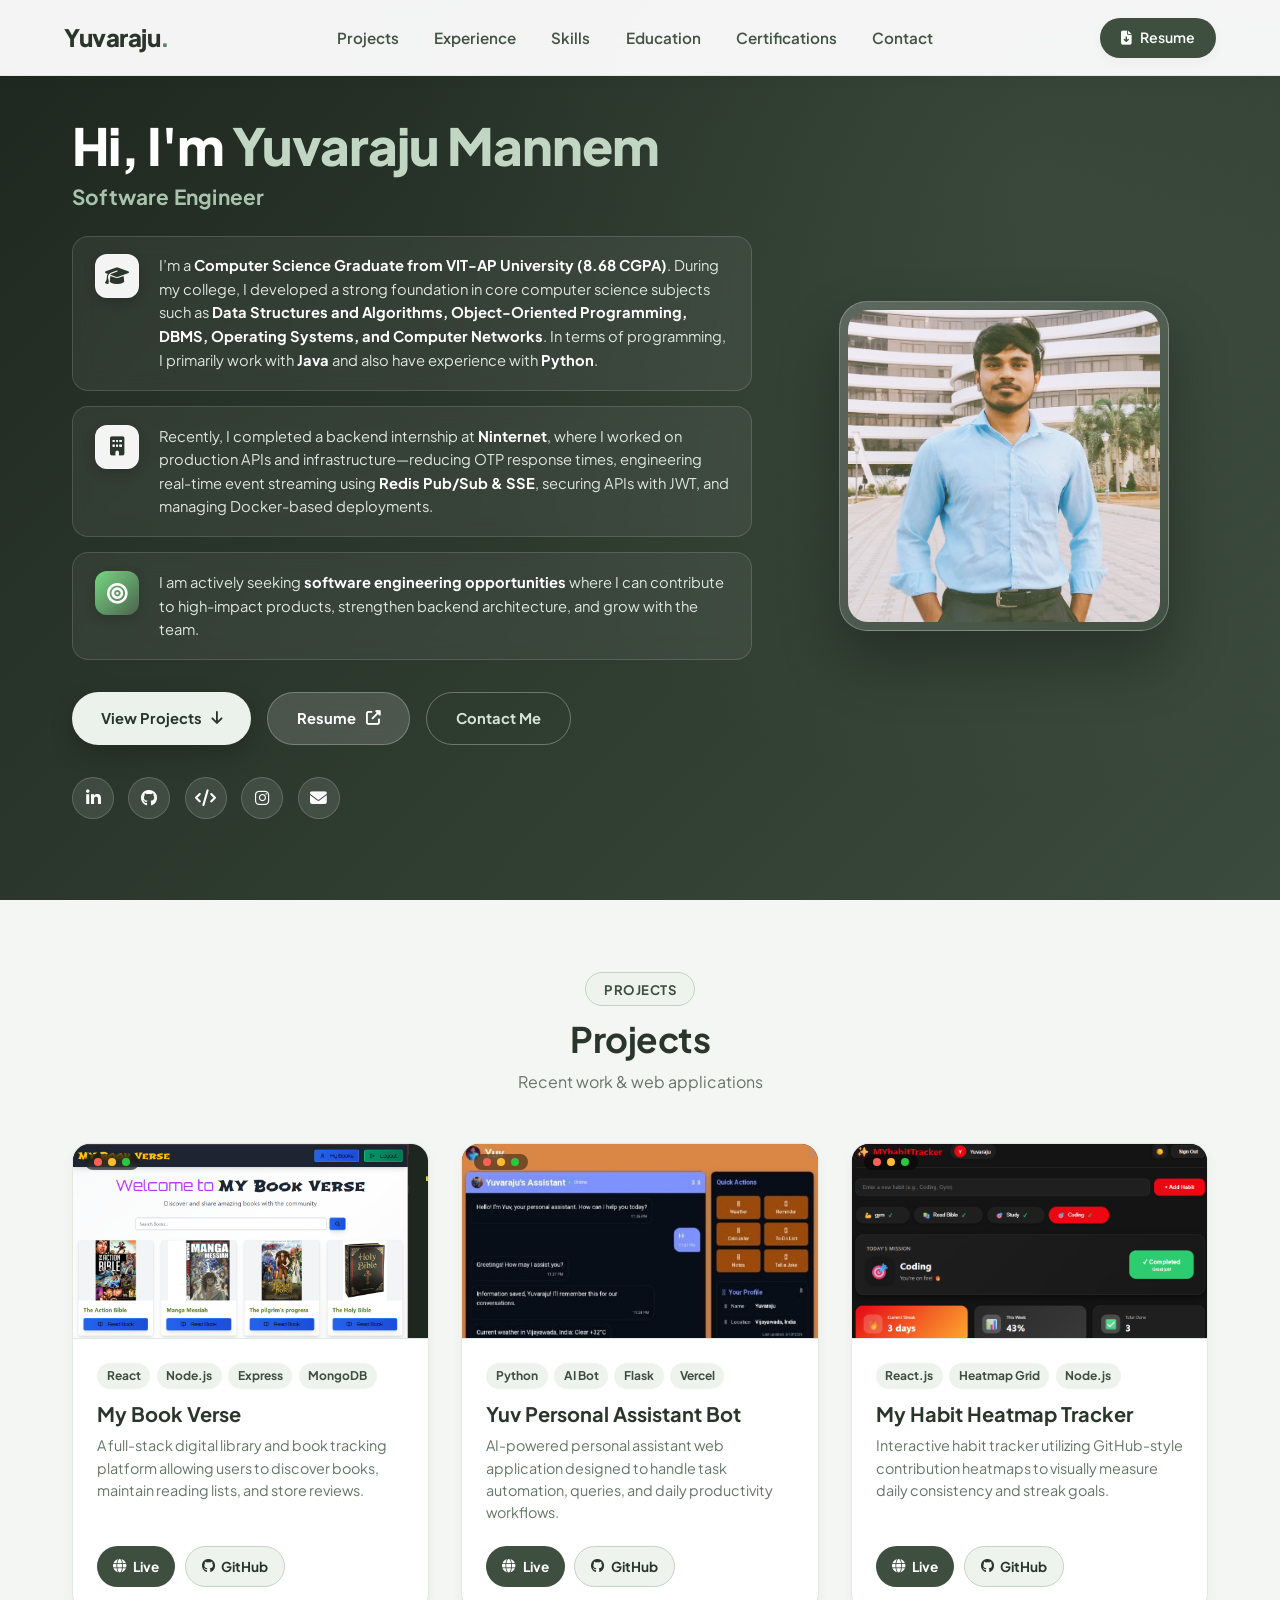
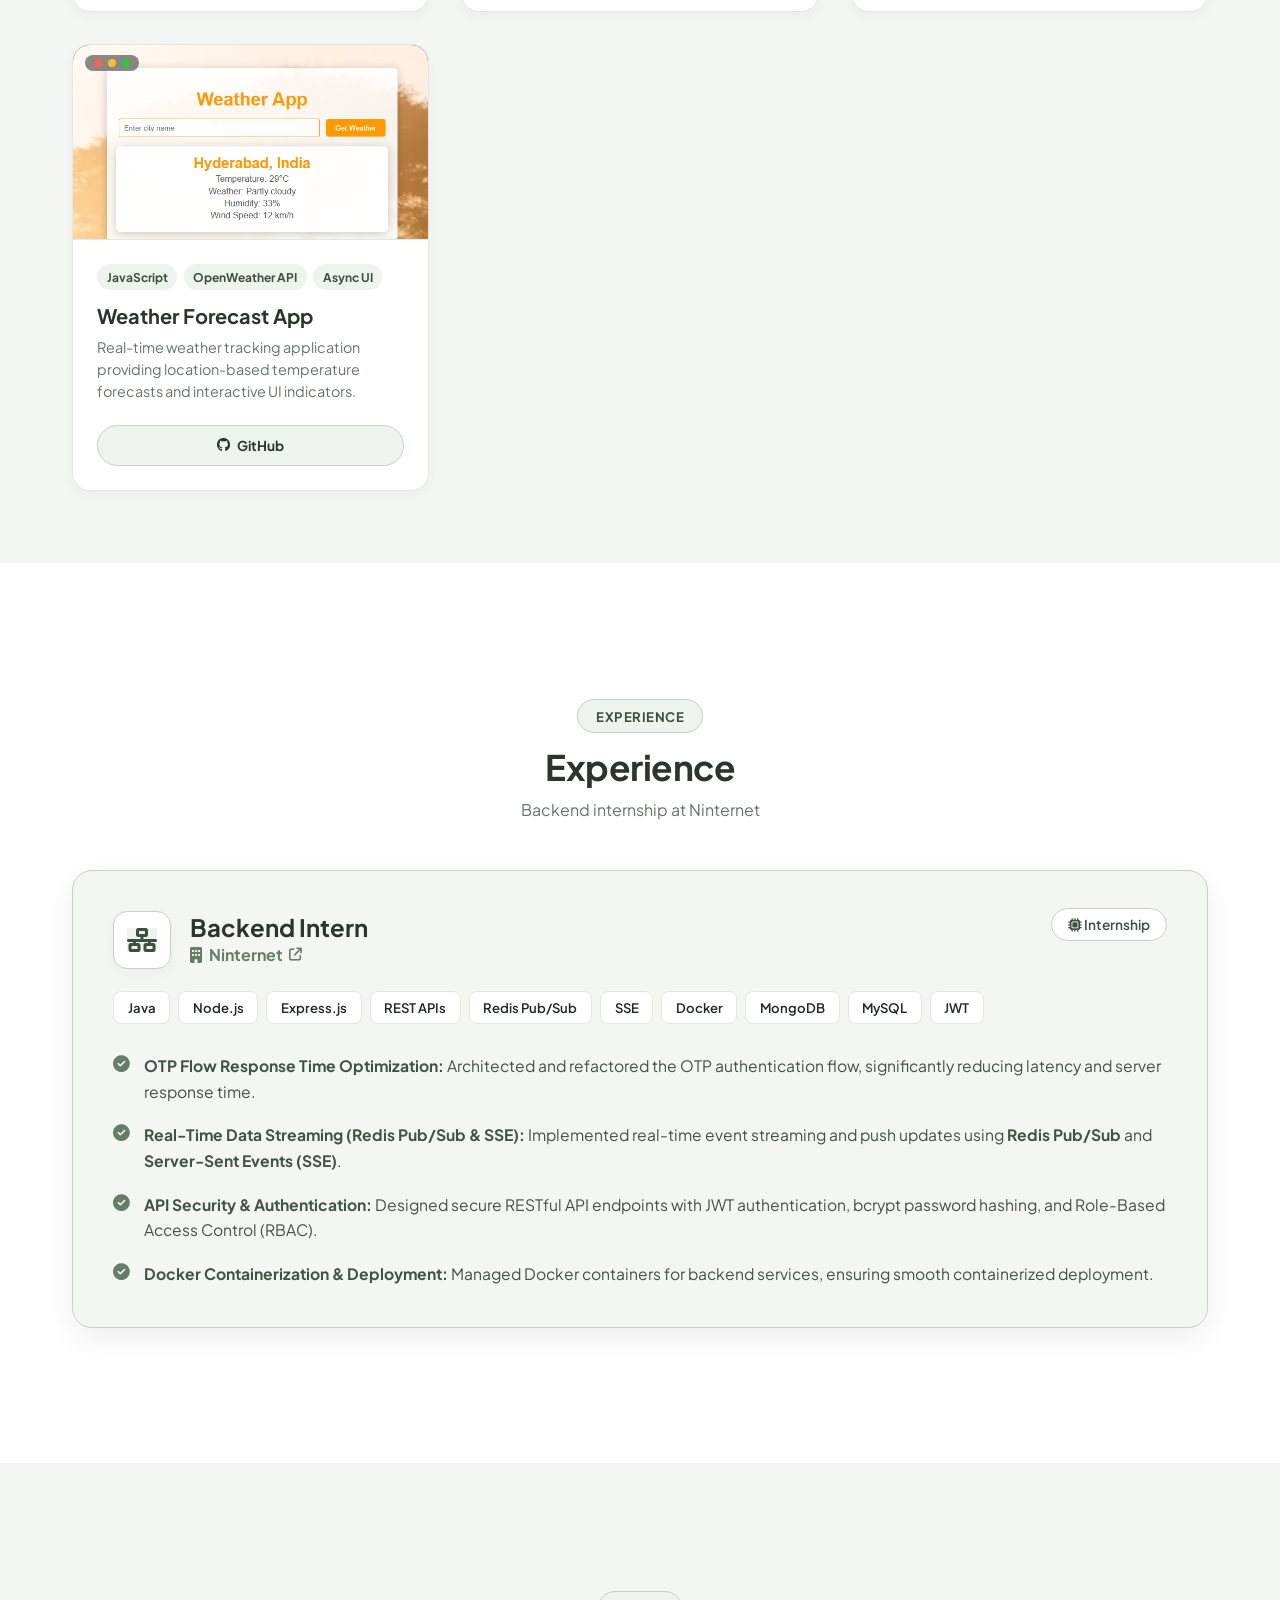
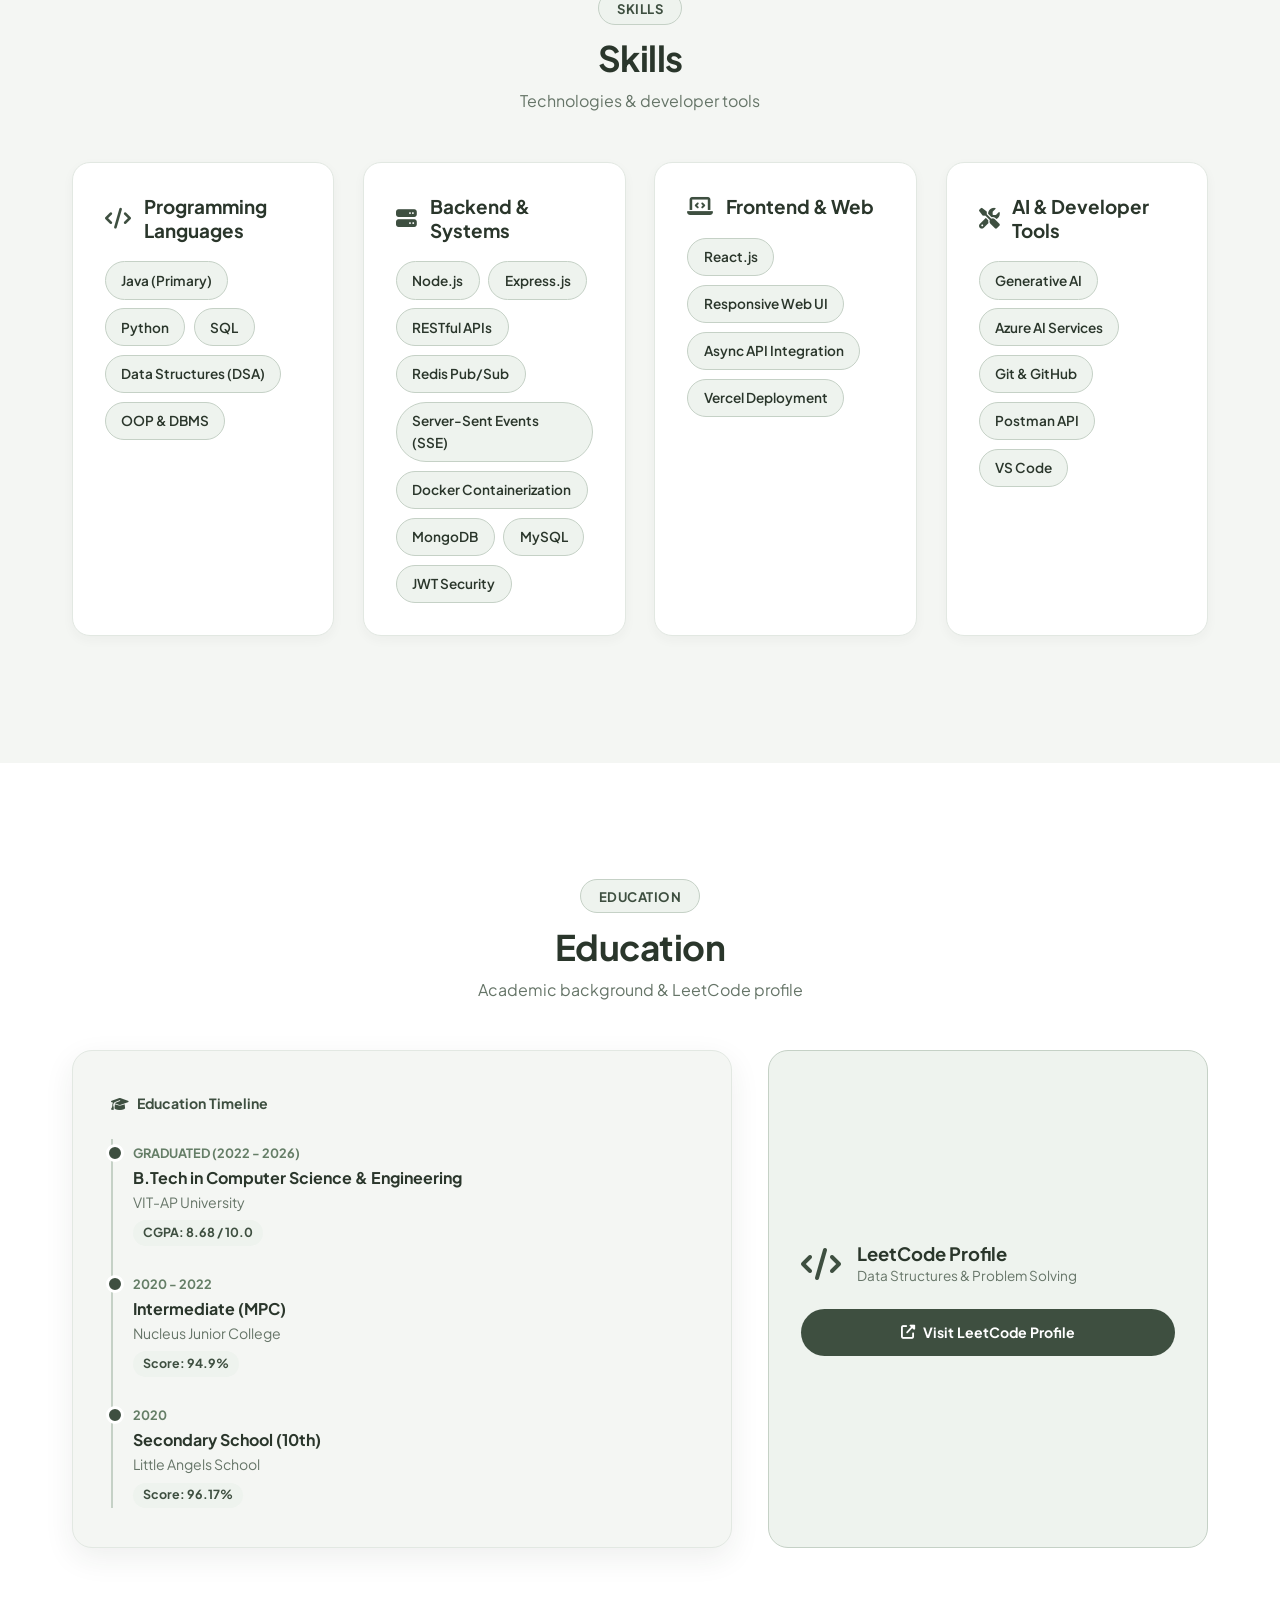
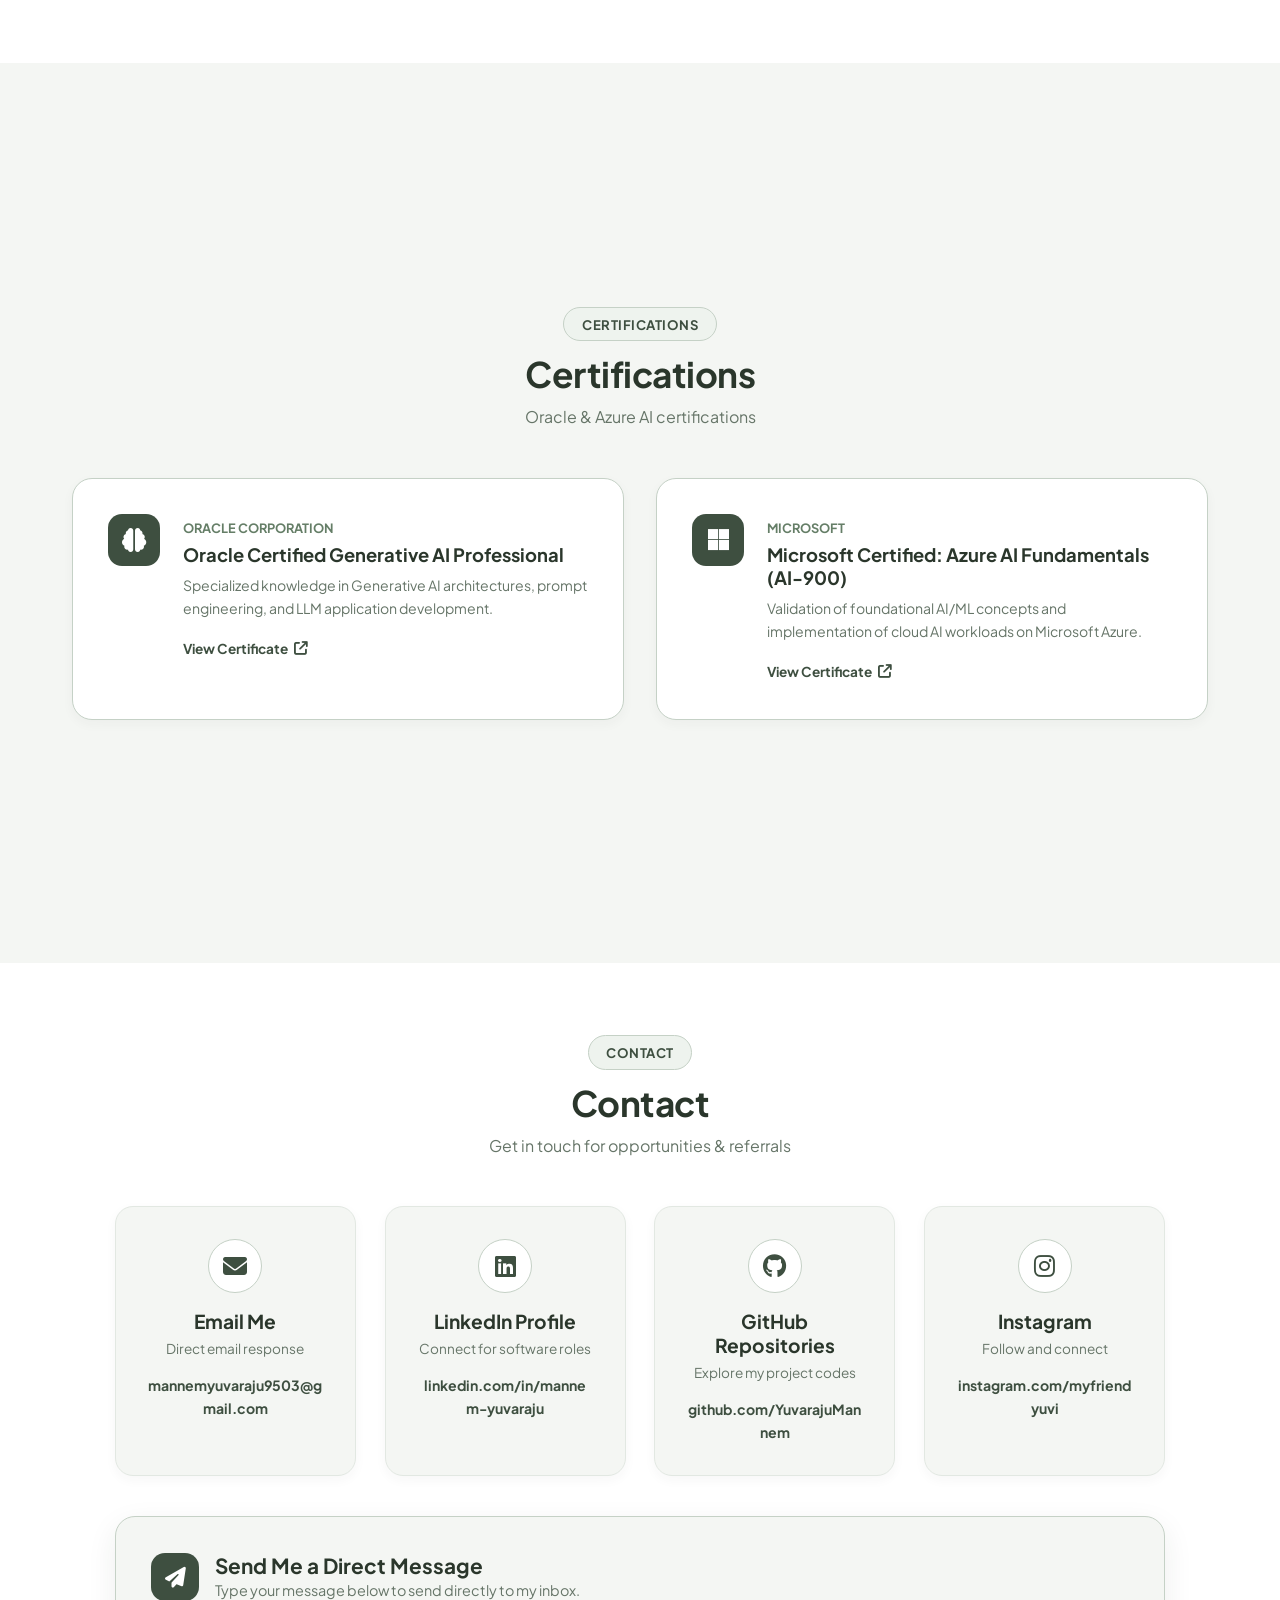
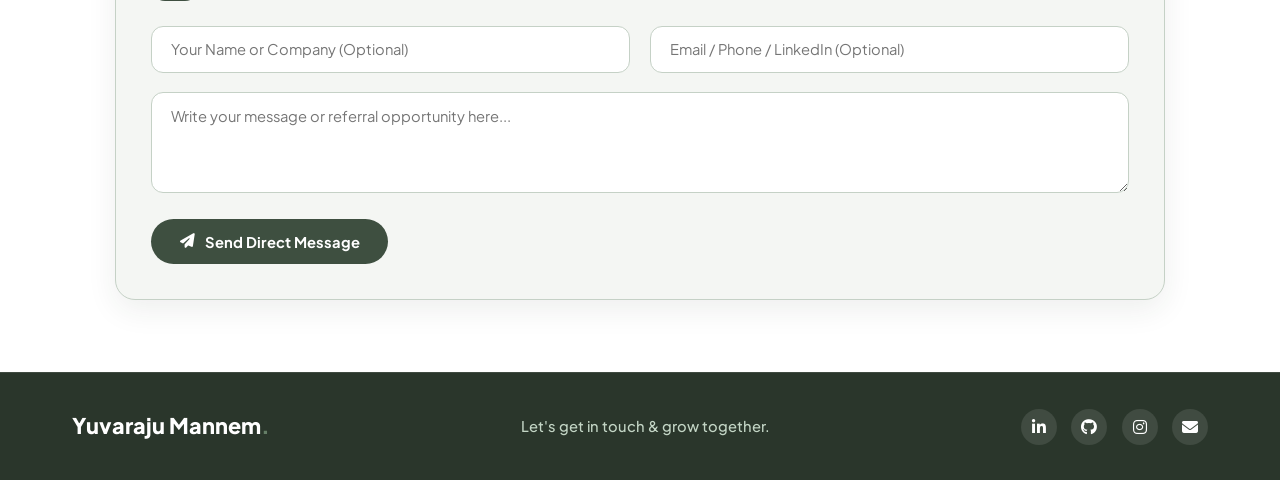
==== Yuvaraju_Portfolio-main/index.html @ 55c059fa "Refine hero story blocks, contact direct messaging, and website mockup interface" ====
<!DOCTYPE html>
<html lang="en">
  <head>
    <meta charset="UTF-8" />
    <meta http-equiv="X-UA-Compatible" content="IE=edge" />
    <meta name="viewport" content="width=device-width, initial-scale=1.0, viewport-fit=cover" />
    <meta name="description" content="Mannem Yuvaraju - Software Engineer Portfolio" />
    <meta name="author" content="Mannem Yuvaraju" />
    <title>Mannem Yuvaraju | Software Engineer</title>
    
    <!-- CSS & Fonts -->
    <link rel="stylesheet" href="style.css" />
    <link rel="stylesheet" href="mediaqueries.css" />
    <link rel="preconnect" href="https://fonts.googleapis.com">
    <link rel="preconnect" href="https://fonts.gstatic.com" crossorigin>
    <link href="https://fonts.googleapis.com/css2?family=Plus+Jakarta+Sans:wght@300;400;500;600;700;800&family=Playfair+Display:ital,wght@0,600;0,700;1,600&display=swap" rel="stylesheet">
    
    <!-- FontAwesome Icons -->
    <link rel="stylesheet" href="https://cdnjs.cloudflare.com/ajax/libs/font-awesome/6.4.0/css/all.min.css" />
  </head>
  <body>
    <!-- Desktop Navigation -->
    <nav id="desktop-nav">
      <div class="logo">
        <a href="#hero">Yuvaraju<span class="logo-dot">.</span></a>
      </div>
      <div>
        <ul class="nav-links">
          <li><a href="#projects">Projects</a></li>
          <li><a href="#experience">Experience</a></li>
          <li><a href="#skills">Skills</a></li>
          <li><a href="#about">Education</a></li>
          <li><a href="#certifications">Certifications</a></li>
          <li><a href="#contact">Contact</a></li>
        </ul>
      </div>
      <div class="nav-cta">
        <a href="https://drive.google.com/file/d/1sJTt0rZIt_IUapvSD_3iAAFHgixoV7Rw/view?usp=drive_link" target="_blank" class="btn-nav">
          <i class="fa-solid fa-file-arrow-down"></i> Resume
        </a>
      </div>
    </nav>
    
    <!-- Mobile Hamburger Navigation -->
    <nav id="hamburger-nav">
      <div class="logo">
        <a href="#hero">Yuvaraju<span class="logo-dot">.</span></a>
      </div>
      <div class="hamburger-menu">
        <div class="hamburger-icon" onclick="toggleMenu()" aria-label="Menu" role="button">
          <span></span>
          <span></span>
          <span></span>
        </div>
        <ul class="menu-links">
          <li><a href="#projects" onclick="toggleMenu()">Projects</a></li>
          <li><a href="#experience" onclick="toggleMenu()">Experience</a></li>
          <li><a href="#skills" onclick="toggleMenu()">Skills</a></li>
          <li><a href="#about" onclick="toggleMenu()">Education</a></li>
          <li><a href="#certifications" onclick="toggleMenu()">Certifications</a></li>
          <li><a href="#contact" onclick="toggleMenu()">Contact</a></li>
          <li>
            <a href="https://drive.google.com/file/d/1sJTt0rZIt_IUapvSD_3iAAFHgixoV7Rw/view?usp=drive_link" target="_blank" class="menu-btn">
              Download Resume
            </a>
          </li>
        </ul>
      </div>
    </nav>

    <!-- Section 1: Hero -->
    <section id="hero" class="screen-fit">
      <div class="hero-bg-overlay"></div>
      <div class="hero-content container">
        <div class="hero-text">
          <h1 class="hero-title">
            Hi, I'm <span class="highlight">Yuvaraju Mannem</span>
          </h1>
          <p class="hero-role-lead">
            Software Engineer
          </p>

          <!-- 3 Separate Executive Story Blocks -->
          <div class="hero-story-blocks">
            <!-- Block 1: Academic Foundation & VIT-AP Logo -->
            <div class="story-block">
              <div class="story-block-logo">
                <img src="https://upload.wikimedia.org/wikipedia/commons/f/f8/VIT_AP_University_logo.png" alt="VIT-AP Logo" onerror="this.style.display='none'; this.nextElementSibling.style.display='flex';" />
                <div class="story-logo-fallback" style="display:none;"><i class="fa-solid fa-graduation-cap"></i></div>
              </div>
              <div class="story-block-text">
                <p>
                  I’m a <strong>Computer Science Graduate from VIT-AP University (8.68 CGPA)</strong>. During my college, I developed a strong foundation in core computer science subjects such as <strong>Data Structures and Algorithms, Object-Oriented Programming, DBMS, Operating Systems, and Computer Networks</strong>. In terms of programming, I primarily work with <strong>Java</strong> and also have experience with <strong>Python</strong>.
                </p>
              </div>
            </div>

            <!-- Block 2: Industry Internship & Ninternet Logo -->
            <div class="story-block">
              <div class="story-block-logo">
                <img src="https://media.licdn.com/dms/image/v2/D4D0BAQFC4QhpvC-aQw/company-logo_100_100/company-logo_100_100/0/1716310671989?e=1789603200&v=beta&t=U2cY7Eft7Lg8gu83k-a_18ijDkzUbSzjfj8-KobG2rQ" alt="Ninternet Logo" onerror="this.style.display='none'; this.nextElementSibling.style.display='flex';" />
                <div class="story-logo-fallback" style="display:none;"><i class="fa-solid fa-building"></i></div>
              </div>
              <div class="story-block-text">
                <p>
                  Recently, I completed a backend internship at <strong>Ninternet</strong>, where I worked on production APIs and infrastructure—reducing OTP response times, engineering real-time event streaming using <strong>Redis Pub/Sub & SSE</strong>, securing APIs with JWT, and managing Docker-based deployments.
                </p>
              </div>
            </div>

            <!-- Block 3: Target Career Goal & Target Bullseye Logo -->
            <div class="story-block">
              <div class="story-block-logo target-block-logo">
                <i class="fa-solid fa-bullseye"></i>
              </div>
              <div class="story-block-text">
                <p>
                  I am actively seeking <strong>software engineering opportunities</strong> where I can contribute to high-impact products, strengthen backend architecture, and grow with the team.
                </p>
              </div>
            </div>
          </div>

          <div class="hero-buttons">
            <a href="#projects" class="btn-primary">
              View Projects <i class="fa-solid fa-arrow-down"></i>
            </a>
            <a href="https://drive.google.com/file/d/1sJTt0rZIt_IUapvSD_3iAAFHgixoV7Rw/view?usp=drive_link" target="_blank" class="btn-secondary">
              Resume <i class="fa-solid fa-up-right-from-square"></i>
            </a>
            <a href="#contact" class="btn-outline">
              Contact Me
            </a>
          </div>

          <!-- Social Links -->
          <div class="hero-socials">
            <a href="https://www.linkedin.com/in/mannem-yuvaraju/" target="_blank" class="social-link" title="LinkedIn">
              <i class="fa-brands fa-linkedin-in"></i>
            </a>
            <a href="https://github.com/YuvarajuMannem" target="_blank" class="social-link" title="GitHub">
              <i class="fa-brands fa-github"></i>
            </a>
            <a href="https://leetcode.com/u/ap_22bce20040/" target="_blank" class="social-link" title="LeetCode Profile">
              <i class="fa-solid fa-code"></i>
            </a>
            <a href="https://www.instagram.com/myfriendyuvi/" target="_blank" class="social-link" title="Instagram">
              <i class="fa-brands fa-instagram"></i>
            </a>
            <a href="mailto:mannemyuvaraju9503@gmail.com" class="social-link" title="Email Me">
              <i class="fa-solid fa-envelope"></i>
            </a>
          </div>
        </div>

        <div class="hero-image">
          <div class="image-frame">
            <img src="./assets/profile-pic.png" alt="Yuvaraju Mannem Profile" />
          </div>
        </div>
      </div>
    </section>

    <!-- Section 2: Projects -->
    <section id="projects" class="screen-fit">
      <div class="container">
        <div class="section-header">
          <span class="section-badge">Projects</span>
          <h2 class="section-title">Projects</h2>
          <p class="section-subtitle">Recent work & web applications</p>
        </div>

        <div class="projects-grid">
          <!-- Project 1 -->
          <div class="project-card">
            <div class="project-image">
              <div class="browser-dots">
                <span class="dot red"></span>
                <span class="dot yellow"></span>
                <span class="dot green"></span>
              </div>
              <img src="./assets/project-3.png" alt="My Book Verse Interface" />
            </div>
            <div class="project-info">
              <div class="project-tags">
                <span>React</span>
                <span>Node.js</span>
                <span>Express</span>
                <span>MongoDB</span>
              </div>
              <h3>My Book Verse</h3>
              <p>A full-stack digital library and book tracking platform allowing users to discover books, maintain reading lists, and store reviews.</p>
              
              <div class="project-action-buttons">
                <a href="https://my-book-verse.vercel.app/" target="_blank" class="btn-card-primary">
                  <i class="fa-solid fa-globe"></i> Live
                </a>
                <a href="https://github.com/YuvarajuMannem/my-book-verse" target="_blank" class="btn-card-secondary">
                  <i class="fa-brands fa-github"></i> GitHub
                </a>
              </div>
            </div>
          </div>

          <!-- Project 2 -->
          <div class="project-card">
            <div class="project-image">
              <div class="browser-dots">
                <span class="dot red"></span>
                <span class="dot yellow"></span>
                <span class="dot green"></span>
              </div>
              <img src="./assets/project-2.png" alt="Personal Assistant Chatbot Interface" />
            </div>
            <div class="project-info">
              <div class="project-tags">
                <span>Python</span>
                <span>AI Bot</span>
                <span>Flask</span>
                <span>Vercel</span>
              </div>
              <h3>Yuv Personal Assistant Bot</h3>
              <p>AI-powered personal assistant web application designed to handle task automation, queries, and daily productivity workflows.</p>
              
              <div class="project-action-buttons">
                <a href="https://yuv-personal-assistant-bot.vercel.app/" target="_blank" class="btn-card-primary">
                  <i class="fa-solid fa-globe"></i> Live
                </a>
                <a href="https://github.com/YuvarajuMannem/Yuv---Personal-Assistant-bot" target="_blank" class="btn-card-secondary">
                  <i class="fa-brands fa-github"></i> GitHub
                </a>
              </div>
            </div>
          </div>

          <!-- Project 3 -->
          <div class="project-card">
            <div class="project-image">
              <div class="browser-dots">
                <span class="dot red"></span>
                <span class="dot yellow"></span>
                <span class="dot green"></span>
              </div>
              <img src="./assets/project-4.png" alt="Habit Heatmap Tracker Interface" />
            </div>
            <div class="project-info">
              <div class="project-tags">
                <span>React.js</span>
                <span>Heatmap Grid</span>
                <span>Node.js</span>
              </div>
              <h3>My Habit Heatmap Tracker</h3>
              <p>Interactive habit tracker utilizing GitHub-style contribution heatmaps to visually measure daily consistency and streak goals.</p>
              
              <div class="project-action-buttons">
                <a href="https://my-habit-heatmap-tracker.vercel.app/" target="_blank" class="btn-card-primary">
                  <i class="fa-solid fa-globe"></i> Live
                </a>
                <a href="https://github.com/YuvarajuMannem/MY-Habit-Heatmap-Tracker.git" target="_blank" class="btn-card-secondary">
                  <i class="fa-brands fa-github"></i> GitHub
                </a>
              </div>
            </div>
          </div>

          <!-- Project 4 -->
          <div class="project-card">
            <div class="project-image">
              <div class="browser-dots">
                <span class="dot red"></span>
                <span class="dot yellow"></span>
                <span class="dot green"></span>
              </div>
              <img src="./assets/project-1.png" alt="Weather Forecast Application Interface" />
            </div>
            <div class="project-info">
              <div class="project-tags">
                <span>JavaScript</span>
                <span>OpenWeather API</span>
                <span>Async UI</span>
              </div>
              <h3>Weather Forecast App</h3>
              <p>Real-time weather tracking application providing location-based temperature forecasts and interactive UI indicators.</p>
              
              <div class="project-action-buttons">
                <a href="https://github.com/YuvarajuMannem" target="_blank" class="btn-card-secondary btn-full">
                  <i class="fa-brands fa-github"></i> GitHub
                </a>
              </div>
            </div>
          </div>
        </div>
      </div>
    </section>

    <!-- Section 3: Industry Experience -->
    <section id="experience" class="screen-fit">
      <div class="container">
        <div class="section-header">
          <span class="section-badge">Experience</span>
          <h2 class="section-title">Experience</h2>
          <p class="section-subtitle">Backend internship at Ninternet</p>
        </div>

        <div class="experience-card">
          <div class="exp-header">
            <div class="exp-role-title">
              <div class="exp-company-logo">
                <a href="https://in.linkedin.com/company/ninternet-net" target="_blank" title="Ninternet.net LinkedIn">
                  <img src="https://media.licdn.com/dms/image/v2/D4D0BAQFC4QhpvC-aQw/company-logo_100_100/company-logo_100_100/0/1716310671989?e=1789603200&v=beta&t=U2cY7Eft7Lg8gu83k-a_18ijDkzUbSzjfj8-KobG2rQ" alt="Ninternet.net Logo" onerror="this.style.display='none'; this.nextElementSibling.style.display='flex';" />
                  <div class="company-logo-fallback" style="display:none;"><i class="fa-solid fa-network-wired"></i></div>
                </a>
              </div>
              <div>
                <h3>Backend Intern</h3>
                <a href="https://in.linkedin.com/company/ninternet-net" target="_blank" class="exp-company-link">
                  <i class="fa-solid fa-building"></i> Ninternet <i class="fa-solid fa-arrow-up-right-from-square exp-link-icon"></i>
                </a>
              </div>
            </div>
            <div class="exp-date">
              <span class="badge-olive"><i class="fa-solid fa-microchip"></i> Internship</span>
            </div>
          </div>

          <div class="exp-tech-stack">
            <span>Java</span>
            <span>Node.js</span>
            <span>Express.js</span>
            <span>REST APIs</span>
            <span>Redis Pub/Sub</span>
            <span>SSE</span>
            <span>Docker</span>
            <span>MongoDB</span>
            <span>MySQL</span>
            <span>JWT</span>
          </div>

          <ul class="exp-bullets">
            <li>
              <i class="fa-solid fa-circle-check"></i>
              <div>
                <strong>OTP Flow Response Time Optimization:</strong> Architected and refactored the OTP authentication flow, significantly reducing latency and server response time.
              </div>
            </li>
            <li>
              <i class="fa-solid fa-circle-check"></i>
              <div>
                <strong>Real-Time Data Streaming (Redis Pub/Sub & SSE):</strong> Implemented real-time event streaming and push updates using <strong>Redis Pub/Sub</strong> and <strong>Server-Sent Events (SSE)</strong>.
              </div>
            </li>
            <li>
              <i class="fa-solid fa-circle-check"></i>
              <div>
                <strong>API Security & Authentication:</strong> Designed secure RESTful API endpoints with JWT authentication, bcrypt password hashing, and Role-Based Access Control (RBAC).
              </div>
            </li>
            <li>
              <i class="fa-solid fa-circle-check"></i>
              <div>
                <strong>Docker Containerization & Deployment:</strong> Managed Docker containers for backend services, ensuring smooth containerized deployment.
              </div>
            </li>
          </ul>
        </div>
      </div>
    </section>

    <!-- Section 4: Technical Skills -->
    <section id="skills" class="screen-fit">
      <div class="container">
        <div class="section-header">
          <span class="section-badge">Skills</span>
          <h2 class="section-title">Skills</h2>
          <p class="section-subtitle">Technologies & developer tools</p>
        </div>

        <div class="skills-grid">
          <div class="skill-category">
            <div class="skill-cat-header">
              <i class="fa-solid fa-code"></i>
              <h3>Programming Languages</h3>
            </div>
            <div class="skills-list">
              <div class="skill-pill">Java (Primary)</div>
              <div class="skill-pill">Python</div>
              <div class="skill-pill">SQL</div>
              <div class="skill-pill">Data Structures (DSA)</div>
              <div class="skill-pill">OOP & DBMS</div>
            </div>
          </div>

          <div class="skill-category">
            <div class="skill-cat-header">
              <i class="fa-solid fa-server"></i>
              <h3>Backend & Systems</h3>
            </div>
            <div class="skills-list">
              <div class="skill-pill">Node.js</div>
              <div class="skill-pill">Express.js</div>
              <div class="skill-pill">RESTful APIs</div>
              <div class="skill-pill">Redis Pub/Sub</div>
              <div class="skill-pill">Server-Sent Events (SSE)</div>
              <div class="skill-pill">Docker Containerization</div>
              <div class="skill-pill">MongoDB</div>
              <div class="skill-pill">MySQL</div>
              <div class="skill-pill">JWT Security</div>
            </div>
          </div>

          <div class="skill-category">
            <div class="skill-cat-header">
              <i class="fa-solid fa-laptop-code"></i>
              <h3>Frontend & Web</h3>
            </div>
            <div class="skills-list">
              <div class="skill-pill">React.js</div>
              <div class="skill-pill">Responsive Web UI</div>
              <div class="skill-pill">Async API Integration</div>
              <div class="skill-pill">Vercel Deployment</div>
            </div>
          </div>

          <div class="skill-category">
            <div class="skill-cat-header">
              <i class="fa-solid fa-screwdriver-wrench"></i>
              <h3>AI & Developer Tools</h3>
            </div>
            <div class="skills-list">
              <div class="skill-pill">Generative AI</div>
              <div class="skill-pill">Azure AI Services</div>
              <div class="skill-pill">Git & GitHub</div>
              <div class="skill-pill">Postman API</div>
              <div class="skill-pill">VS Code</div>
            </div>
          </div>
        </div>
      </div>
    </section>

    <!-- Section 5: Academic Excellence -->
    <section id="about" class="screen-fit">
      <div class="container">
        <div class="section-header">
          <span class="section-badge">Education</span>
          <h2 class="section-title">Education</h2>
          <p class="section-subtitle">Academic background & LeetCode profile</p>
        </div>
        
        <div class="about-education-grid">
          <div class="education-card-full">
            <div class="card-badge"><i class="fa-solid fa-graduation-cap"></i> Education Timeline</div>
            <div class="timeline">
              <div class="timeline-item">
                <span class="timeline-year">Graduated (2022 - 2026)</span>
                <h4>B.Tech in Computer Science & Engineering</h4>
                <p class="institution">VIT-AP University</p>
                <span class="score-tag">CGPA: 8.68 / 10.0</span>
              </div>
              <div class="timeline-item">
                <span class="timeline-year">2020 - 2022</span>
                <h4>Intermediate (MPC)</h4>
                <p class="institution">Nucleus Junior College</p>
                <span class="score-tag">Score: 94.9%</span>
              </div>
              <div class="timeline-item">
                <span class="timeline-year">2020</span>
                <h4>Secondary School (10th)</h4>
                <p class="institution">Little Angels School</p>
                <span class="score-tag">Score: 96.17%</span>
              </div>
            </div>
          </div>

          <!-- Single LeetCode Profile Box -->
          <div class="leetcode-single-box">
            <div class="leetcode-header">
              <i class="fa-solid fa-code"></i>
              <div>
                <h4>LeetCode Profile</h4>
                <p>Data Structures & Problem Solving</p>
              </div>
            </div>
            <a href="https://leetcode.com/u/ap_22bce20040/" target="_blank" class="btn-leetcode">
              <i class="fa-solid fa-up-right-from-square"></i> Visit LeetCode Profile
            </a>
          </div>
        </div>
      </div>
    </section>

    <!-- Section 6: Certifications -->
    <section id="certifications" class="screen-fit">
      <div class="container">
        <div class="section-header">
          <span class="section-badge">Certifications</span>
          <h2 class="section-title">Certifications</h2>
          <p class="section-subtitle">Oracle & Azure AI certifications</p>
        </div>

        <div class="cert-grid">
          <div class="cert-card">
            <div class="cert-icon"><i class="fa-solid fa-brain"></i></div>
            <div class="cert-info">
              <span class="cert-org">Oracle Corporation</span>
              <h3>Oracle Certified Generative AI Professional</h3>
              <p>Specialized knowledge in Generative AI architectures, prompt engineering, and LLM application development.</p>
              <a href="https://drive.google.com/file/d/1MQHQiI6ArJYCcKiIZHTXO7Kn_yS9S6vL/view?usp=sharing" target="_blank" class="cert-link">
                View Certificate <i class="fa-solid fa-arrow-up-right-from-square"></i>
              </a>
            </div>
          </div>

          <div class="cert-card">
            <div class="cert-icon"><i class="fa-brands fa-microsoft"></i></div>
            <div class="cert-info">
              <span class="cert-org">Microsoft</span>
              <h3>Microsoft Certified: Azure AI Fundamentals (AI-900)</h3>
              <p>Validation of foundational AI/ML concepts and implementation of cloud AI workloads on Microsoft Azure.</p>
              <a href="https://drive.google.com/file/d/1xKqzHq04mQT5KNU4pSi39wFXyphfUOz2/view?usp=drive_link" target="_blank" class="cert-link">
                View Certificate <i class="fa-solid fa-arrow-up-right-from-square"></i>
              </a>
            </div>
          </div>
        </div>
      </div>
    </section>

    <!-- Section 7: Contact & Socials -->
    <section id="contact" class="screen-fit">
      <div class="container">
        <div class="section-header">
          <span class="section-badge">Contact</span>
          <h2 class="section-title">Contact</h2>
          <p class="section-subtitle">Get in touch for opportunities & referrals</p>
        </div>

        <div class="contact-box">
          <div class="contact-info-grid">
            <a href="mailto:mannemyuvaraju9503@gmail.com" class="contact-card">
              <div class="contact-icon"><i class="fa-solid fa-envelope"></i></div>
              <h3>Email Me</h3>
              <p>Direct email response</p>
              <span class="contact-link">mannemyuvaraju9503@gmail.com</span>
            </a>

            <a href="https://www.linkedin.com/in/mannem-yuvaraju/" target="_blank" class="contact-card">
              <div class="contact-icon"><i class="fa-brands fa-linkedin"></i></div>
              <h3>LinkedIn Profile</h3>
              <p>Connect for software roles</p>
              <span class="contact-link">linkedin.com/in/mannem-yuvaraju</span>
            </a>

            <a href="https://github.com/YuvarajuMannem" target="_blank" class="contact-card">
              <div class="contact-icon"><i class="fa-brands fa-github"></i></div>
              <h3>GitHub Repositories</h3>
              <p>Explore my project codes</p>
              <span class="contact-link">github.com/YuvarajuMannem</span>
            </a>

            <a href="https://www.instagram.com/myfriendyuvi/" target="_blank" class="contact-card">
              <div class="contact-icon"><i class="fa-brands fa-instagram"></i></div>
              <h3>Instagram</h3>
              <p>Follow and connect</p>
              <span class="contact-link">instagram.com/myfriendyuvi</span>
            </a>
          </div>

          <!-- Direct Quick Message Form Container -->
          <div class="direct-message-card">
            <div class="direct-message-header">
              <div class="direct-msg-icon"><i class="fa-solid fa-paper-plane"></i></div>
              <div>
                <h3>Send Me a Direct Message</h3>
                <p>Type your message below to send directly to my inbox.</p>
              </div>
            </div>

            <form id="direct-msg-form" onsubmit="handleDirectMessageSubmit(event)">
              <div class="form-row">
                <input type="text" id="msg-name" placeholder="Your Name or Company (Optional)" />
                <input type="text" id="msg-contact" placeholder="Email / Phone / LinkedIn (Optional)" />
              </div>
              <div class="form-group">
                <textarea id="msg-text" rows="4" placeholder="Write your message or referral opportunity here..." required></textarea>
              </div>
              <button type="submit" class="btn-send-msg">
                <i class="fa-solid fa-paper-plane"></i> Send Direct Message
              </button>
              <div id="form-status-msg" class="form-status-badge" style="display: none;"></div>
            </form>
          </div>
        </div>
      </div>
    </section>

    <!-- Footer -->
    <footer>
      <div class="container footer-content">
        <div class="footer-logo">Yuvaraju Mannem<span class="logo-dot">.</span></div>
        <p class="footer-tagline">Let's get in touch & grow together.</p>
        <div class="footer-socials">
          <a href="https://www.linkedin.com/in/mannem-yuvaraju/" target="_blank"><i class="fa-brands fa-linkedin-in"></i></a>
          <a href="https://github.com/YuvarajuMannem" target="_blank"><i class="fa-brands fa-github"></i></a>
          <a href="https://www.instagram.com/myfriendyuvi/" target="_blank"><i class="fa-brands fa-instagram"></i></a>
          <a href="mailto:mannemyuvaraju9503@gmail.com"><i class="fa-solid fa-envelope"></i></a>
        </div>
      </div>
    </footer>

    <script src="script.js"></script>
  </body>
</html>
---- Yuvaraju_Portfolio-main/style.css ----
/* Reset and Core Variables */
:root {
  /* Color Palette: Executive White & Olive Green */
  --bg-primary: #FFFFFF;
  --bg-secondary: #F4F6F3;
  --bg-tertiary: #EAEFEA;
  
  --olive-dark: #2A362B;
  --olive-primary: #3E4F40;
  --olive-medium: #4D624F;
  --olive-accent: #657E67;
  --olive-light: #8E9F8F;
  --olive-sage: #BAC7BB;
  --olive-tint: #EEF3EE;
  
  --text-dark: #1F2920;
  --text-medium: #425244;
  --text-muted: #667568;
  --text-light: #FAFFFA;
  
  --border-light: #E2E8E2;
  --border-olive: #C5D1C6;
  
  --shadow-sm: 0 4px 12px rgba(42, 54, 43, 0.04);
  --shadow-md: 0 10px 30px rgba(42, 54, 43, 0.08);
  --shadow-lg: 0 20px 45px rgba(42, 54, 43, 0.12);
  --shadow-hover: 0 25px 50px rgba(42, 54, 43, 0.16);
  
  --font-sans: 'Plus Jakarta Sans', -apple-system, BlinkMacSystemFont, 'Segoe UI', Roboto, sans-serif;
  --font-serif: 'Playfair Display', Georgia, serif;
}

* {
  margin: 0;
  padding: 0;
  box-sizing: border-box;
}

html {
  scroll-behavior: smooth;
  font-size: 16px;
}

body {
  font-family: var(--font-sans);
  background-color: var(--bg-primary);
  color: var(--text-dark);
  line-height: 1.6;
  overflow-x: hidden;
  -webkit-font-smoothing: antialiased;
}

/* Typography & Links */
h1, h2, h3, h4, h5, h6 {
  color: var(--text-dark);
  font-weight: 700;
  line-height: 1.25;
}

a {
  text-decoration: none;
  color: inherit;
  transition: all 0.3s ease;
}

.container {
  max-width: 1200px;
  margin: 0 auto;
  padding: 0 2rem;
  width: 100%;
}

.logo-dot {
  color: var(--olive-accent);
}

/* Navigation Bar */
#desktop-nav {
  display: flex;
  justify-content: space-between;
  align-items: center;
  padding: 1.1rem 5%;
  background: rgba(255, 255, 255, 0.95);
  backdrop-filter: blur(14px);
  border-bottom: 1px solid var(--border-light);
  position: fixed;
  width: 100%;
  top: 0;
  z-index: 1000;
  box-shadow: var(--shadow-sm);
}

.logo a {
  font-size: 1.5rem;
  font-weight: 800;
  color: var(--olive-dark);
  letter-spacing: -0.5px;
}

.nav-links {
  display: flex;
  gap: 2.2rem;
  list-style: none;
}

.nav-links a {
  font-weight: 600;
  font-size: 0.95rem;
  color: var(--text-medium);
  position: relative;
  padding: 0.25rem 0;
}

.nav-links a::after {
  content: '';
  position: absolute;
  bottom: 0;
  left: 0;
  width: 0;
  height: 2px;
  background: var(--olive-primary);
  transition: width 0.3s ease;
}

.nav-links a:hover {
  color: var(--olive-primary);
}

.nav-links a:hover::after {
  width: 100%;
}

.btn-nav {
  display: inline-flex;
  align-items: center;
  gap: 0.5rem;
  padding: 0.55rem 1.3rem;
  background: var(--olive-primary);
  color: var(--text-light);
  font-weight: 600;
  font-size: 0.88rem;
  border-radius: 50px;
  box-shadow: var(--shadow-sm);
}

.btn-nav:hover {
  background: var(--olive-dark);
  transform: translateY(-2px);
  box-shadow: var(--shadow-md);
}

/* Mobile Navigation */
#hamburger-nav {
  display: none;
  position: fixed;
  width: 100%;
  top: 0;
  z-index: 1000;
  background: rgba(255, 255, 255, 0.96);
  backdrop-filter: blur(10px);
  padding: 1rem 5%;
  justify-content: space-between;
  align-items: center;
  border-bottom: 1px solid var(--border-light);
}

.hamburger-icon {
  display: flex;
  flex-direction: column;
  gap: 6px;
  cursor: pointer;
}

.hamburger-icon span {
  width: 26px;
  height: 2.5px;
  background: var(--olive-dark);
  border-radius: 2px;
  transition: all 0.3s ease;
}

.menu-links {
  position: absolute;
  top: 100%;
  right: 5%;
  background: var(--bg-primary);
  width: 250px;
  padding: 1.5rem;
  border-radius: 1rem;
  box-shadow: var(--shadow-lg);
  border: 1px solid var(--border-light);
  display: none;
  flex-direction: column;
  gap: 1rem;
  list-style: none;
}

.menu-links.open {
  display: flex;
}

.menu-links a {
  font-weight: 600;
  color: var(--text-dark);
}

.menu-btn {
  display: block;
  text-align: center;
  background: var(--olive-primary);
  color: var(--text-light) !important;
  padding: 0.6rem;
  border-radius: 50px;
}

/* Section Commons & Laptop Screen Fit */
section {
  padding: 4.5rem 0;
  position: relative;
}

section.screen-fit {
  min-height: 100vh;
  display: flex;
  flex-direction: column;
  justify-content: center;
}

.section-header {
  text-align: center;
  max-width: 700px;
  margin: 0 auto 3rem;
}

.section-badge {
  display: inline-block;
  padding: 0.35rem 1.1rem;
  background: var(--olive-tint);
  color: var(--olive-primary);
  border: 1px solid var(--border-olive);
  border-radius: 50px;
  font-size: 0.82rem;
  font-weight: 700;
  letter-spacing: 0.5px;
  margin-bottom: 0.7rem;
  text-transform: uppercase;
}

.section-title {
  font-size: 2.2rem;
  color: var(--olive-dark);
  margin-bottom: 0.5rem;
  letter-spacing: -0.5px;
}

.section-subtitle {
  color: var(--text-muted);
  font-size: 1rem;
}

/* Hero Section */
#hero {
  background: linear-gradient(135deg, #1E271F 0%, #2A362B 40%, #3B4B3D 100%);
  color: var(--text-light);
  padding-top: 6.5rem;
}

.hero-bg-overlay {
  position: absolute;
  top: 0;
  left: 0;
  width: 100%;
  height: 100%;
  background: radial-gradient(circle at 80% 20%, rgba(138, 161, 139, 0.12) 0%, transparent 50%);
  pointer-events: none;
}

.hero-content {
  display: grid;
  grid-template-columns: 1.25fr 0.75fr;
  gap: 3rem;
  align-items: center;
  position: relative;
  z-index: 1;
}

.hero-title {
  font-size: 3.2rem;
  font-weight: 800;
  color: #FFFFFF;
  margin-bottom: 0.2rem;
  letter-spacing: -1px;
}

.highlight {
  color: #C2D6C4;
}

.hero-role-lead {
  font-size: 1.3rem;
  font-weight: 700;
  color: #A9C4AC;
  margin-bottom: 1.4rem;
  letter-spacing: 0.2px;
}

/* 3 Executive Story Cards / Blocks on Hero Page */
.hero-story-blocks {
  display: flex;
  flex-direction: column;
  gap: 0.95rem;
  margin-bottom: 2rem;
}

.story-block {
  background: rgba(255, 255, 255, 0.06);
  border: 1px solid rgba(255, 255, 255, 0.14);
  backdrop-filter: blur(10px);
  border-radius: 16px;
  padding: 1.1rem 1.4rem;
  display: flex;
  align-items: flex-start;
  gap: 1.2rem;
  transition: all 0.3s ease;
}

.story-block:hover {
  background: rgba(255, 255, 255, 0.1);
  border-color: rgba(255, 255, 255, 0.28);
  transform: translateY(-2px);
  box-shadow: 0 8px 24px rgba(0, 0, 0, 0.2);
}

.story-block-logo {
  width: 44px;
  height: 44px;
  border-radius: 12px;
  overflow: hidden;
  background: rgba(255, 255, 255, 0.95);
  border: 1px solid rgba(255, 255, 255, 0.3);
  display: flex;
  align-items: center;
  justify-content: center;
  flex-shrink: 0;
  box-shadow: 0 4px 12px rgba(0, 0, 0, 0.15);
}

.story-block-logo img {
  width: 100%;
  height: 100%;
  object-fit: cover;
}

.story-logo-fallback {
  width: 100%;
  height: 100%;
  display: flex;
  align-items: center;
  justify-content: center;
  color: var(--olive-dark);
  font-size: 1.2rem;
}

.target-block-logo {
  background: linear-gradient(135deg, #76D782, #4D624F);
  color: #FFFFFF;
  font-size: 1.3rem;
  border: none;
}

.story-block-text p {
  font-size: 0.92rem;
  color: #DDE7DF;
  line-height: 1.6;
  margin: 0;
}

.story-block-text strong {
  color: #FFFFFF;
}

/* Hero Buttons */
.hero-buttons {
  display: flex;
  gap: 1rem;
  margin-bottom: 2rem;
  flex-wrap: wrap;
}

.btn-primary, .btn-secondary, .btn-outline {
  padding: 0.85rem 1.8rem;
  border-radius: 50px;
  font-weight: 700;
  font-size: 0.92rem;
  display: inline-flex;
  align-items: center;
  gap: 0.6rem;
  cursor: pointer;
  transition: all 0.3s ease;
}

.btn-primary {
  background: #EAF2EB;
  color: var(--olive-dark);
  box-shadow: 0 10px 25px rgba(0, 0, 0, 0.2);
}

.btn-primary:hover {
  background: #FFFFFF;
  transform: translateY(-3px);
  box-shadow: 0 15px 35px rgba(0, 0, 0, 0.3);
}

.btn-secondary {
  background: rgba(255, 255, 255, 0.15);
  color: #FFFFFF;
  border: 1px solid rgba(255, 255, 255, 0.25);
  backdrop-filter: blur(10px);
}

.btn-secondary:hover {
  background: rgba(255, 255, 255, 0.25);
  transform: translateY(-3px);
}

.btn-outline {
  background: transparent;
  color: #D6E4D7;
  border: 1px solid rgba(255, 255, 255, 0.3);
}

.btn-outline:hover {
  border-color: #FFFFFF;
  color: #FFFFFF;
}

.hero-socials {
  display: flex;
  gap: 0.9rem;
}

.social-link {
  width: 42px;
  height: 42px;
  background: rgba(255, 255, 255, 0.1);
  border: 1px solid rgba(255, 255, 255, 0.18);
  border-radius: 50%;
  display: flex;
  align-items: center;
  justify-content: center;
  color: #FFFFFF;
  font-size: 1.05rem;
  transition: all 0.3s ease;
}

.social-link:hover {
  background: #FFFFFF;
  color: var(--olive-dark);
  transform: translateY(-3px);
}

/* Hero Profile Frame */
.hero-image {
  display: flex;
  justify-content: center;
}

.image-frame {
  position: relative;
  width: 330px;
  height: 330px;
  border-radius: 28px;
  padding: 8px;
  background: linear-gradient(135deg, rgba(255,255,255,0.2), rgba(255,255,255,0.05));
  border: 1px solid rgba(255, 255, 255, 0.25);
  box-shadow: 0 30px 60px rgba(0, 0, 0, 0.3);
}

.image-frame img {
  width: 100%;
  height: 100%;
  object-fit: cover;
  border-radius: 20px;
}

/* Projects Section & Browser Mock Window Interface */
#projects {
  background: var(--bg-secondary);
}

.projects-grid {
  display: grid;
  grid-template-columns: repeat(auto-fit, minmax(270px, 1fr));
  gap: 2rem;
}

.project-card {
  background: var(--bg-primary);
  border-radius: 18px;
  overflow: hidden;
  border: 1px solid var(--border-light);
  box-shadow: var(--shadow-sm);
  transition: all 0.35s ease;
  display: flex;
  flex-direction: column;
}

.project-card:hover {
  transform: translateY(-6px);
  box-shadow: var(--shadow-hover);
  border-color: var(--border-olive);
}

.project-image {
  position: relative;
  height: 195px;
  overflow: hidden;
  background: #1E271F;
  border-bottom: 1px solid var(--border-light);
}

.browser-dots {
  position: absolute;
  top: 10px;
  left: 12px;
  display: flex;
  gap: 6px;
  z-index: 2;
  background: rgba(0, 0, 0, 0.45);
  padding: 4px 9px;
  border-radius: 12px;
  backdrop-filter: blur(4px);
}

.browser-dots .dot {
  width: 8px;
  height: 8px;
  border-radius: 50%;
}

.browser-dots .dot.red { background: #FF5F56; }
.browser-dots .dot.yellow { background: #FFBD2E; }
.browser-dots .dot.green { background: #27C93F; }

.project-image img {
  width: 100%;
  height: 100%;
  object-fit: cover;
  object-position: top center;
  transition: transform 0.5s ease;
}

.project-card:hover .project-image img {
  transform: scale(1.05);
}

.project-info {
  padding: 1.5rem;
  display: flex;
  flex-direction: column;
  flex-grow: 1;
}

.project-tags {
  display: flex;
  flex-wrap: wrap;
  gap: 0.4rem;
  margin-bottom: 0.8rem;
}

.project-tags span {
  font-size: 0.75rem;
  font-weight: 700;
  color: var(--olive-primary);
  background: var(--olive-tint);
  padding: 0.2rem 0.6rem;
  border-radius: 50px;
}

.project-info h3 {
  font-size: 1.25rem;
  color: var(--olive-dark);
  margin-bottom: 0.5rem;
}

.project-info p {
  color: var(--text-muted);
  font-size: 0.9rem;
  line-height: 1.55;
  margin-bottom: 1.4rem;
  flex-grow: 1;
}

.project-action-buttons {
  display: flex;
  gap: 0.6rem;
  margin-top: auto;
}

.btn-card-primary, .btn-card-secondary {
  padding: 0.55rem 1rem;
  border-radius: 50px;
  font-weight: 700;
  font-size: 0.85rem;
  display: inline-flex;
  align-items: center;
  gap: 0.4rem;
  transition: all 0.3s ease;
}

.btn-card-primary {
  background: var(--olive-primary);
  color: #FFFFFF;
}

.btn-card-primary:hover {
  background: var(--olive-dark);
  transform: translateY(-2px);
}

.btn-card-secondary {
  background: var(--olive-tint);
  color: var(--olive-dark);
  border: 1px solid var(--border-olive);
}

.btn-card-secondary:hover {
  background: var(--olive-primary);
  color: #FFFFFF;
  transform: translateY(-2px);
}

.btn-full {
  width: 100%;
  justify-content: center;
}

/* Experience Section & Ninternet Logo */
#experience {
  background: var(--bg-primary);
}

.experience-card {
  background: var(--bg-secondary);
  border: 1px solid var(--border-olive);
  border-radius: 20px;
  padding: 2.5rem;
  box-shadow: var(--shadow-md);
}

.exp-header {
  display: flex;
  justify-content: space-between;
  align-items: flex-start;
  flex-wrap: wrap;
  gap: 1rem;
  margin-bottom: 1.4rem;
}

.exp-role-title {
  display: flex;
  align-items: center;
  gap: 1.2rem;
}

.exp-company-logo {
  width: 58px;
  height: 58px;
  border-radius: 14px;
  overflow: hidden;
  background: #FFFFFF;
  border: 1px solid var(--border-olive);
  display: flex;
  align-items: center;
  justify-content: center;
  box-shadow: var(--shadow-sm);
  flex-shrink: 0;
}

.exp-company-logo img {
  width: 100%;
  height: 100%;
  object-fit: cover;
}

.company-logo-fallback {
  font-size: 1.5rem;
  color: var(--olive-primary);
  width: 100%;
  height: 100%;
  align-items: center;
  justify-content: center;
  background: var(--olive-tint);
}

.exp-role-title h3 {
  font-size: 1.5rem;
  color: var(--olive-dark);
}

.exp-company-link {
  color: var(--olive-accent);
  font-weight: 700;
  font-size: 1rem;
  display: inline-flex;
  align-items: center;
  gap: 0.4rem;
}

.exp-company-link:hover {
  color: var(--olive-primary);
}

.exp-link-icon {
  font-size: 0.8rem;
}

.badge-olive {
  padding: 0.45rem 1rem;
  background: var(--bg-primary);
  border: 1px solid var(--border-olive);
  color: var(--olive-primary);
  border-radius: 50px;
  font-weight: 600;
  font-size: 0.85rem;
}

.exp-tech-stack {
  display: flex;
  flex-wrap: wrap;
  gap: 0.5rem;
  margin-bottom: 1.8rem;
}

.exp-tech-stack span {
  padding: 0.3rem 0.85rem;
  background: var(--bg-primary);
  color: var(--text-dark);
  border: 1px solid var(--border-light);
  border-radius: 8px;
  font-size: 0.82rem;
  font-weight: 600;
}

.exp-bullets {
  list-style: none;
  display: flex;
  flex-direction: column;
  gap: 1.1rem;
}

.exp-bullets li {
  display: flex;
  align-items: flex-start;
  gap: 0.9rem;
  color: var(--text-medium);
  font-size: 0.98rem;
  line-height: 1.65;
}

.exp-bullets li i {
  color: var(--olive-accent);
  font-size: 1.05rem;
  margin-top: 0.2rem;
}

/* Skills Section */
#skills {
  background: var(--bg-secondary);
}

.skills-grid {
  display: grid;
  grid-template-columns: repeat(auto-fit, minmax(240px, 1fr));
  gap: 1.8rem;
}

.skill-category {
  background: var(--bg-primary);
  padding: 2rem;
  border-radius: 18px;
  border: 1px solid var(--border-light);
  box-shadow: var(--shadow-sm);
  transition: all 0.3s ease;
}

.skill-category:hover {
  transform: translateY(-4px);
  box-shadow: var(--shadow-md);
  border-color: var(--border-olive);
}

.skill-cat-header {
  display: flex;
  align-items: center;
  gap: 0.8rem;
  margin-bottom: 1.2rem;
}

.skill-cat-header i {
  font-size: 1.3rem;
  color: var(--olive-primary);
}

.skill-cat-header h3 {
  font-size: 1.18rem;
  color: var(--olive-dark);
}

.skills-list {
  display: flex;
  flex-wrap: wrap;
  gap: 0.55rem;
}

.skill-pill {
  padding: 0.45rem 0.95rem;
  background: var(--olive-tint);
  color: var(--olive-dark);
  border: 1px solid var(--border-olive);
  border-radius: 50px;
  font-size: 0.85rem;
  font-weight: 600;
  transition: all 0.2s ease;
}

.skill-pill:hover {
  background: var(--olive-primary);
  color: #FFFFFF;
}

/* About / Education Section */
#about {
  background: var(--bg-primary);
}

.about-education-grid {
  display: grid;
  grid-template-columns: 1.2fr 0.8fr;
  gap: 2.2rem;
}

.education-card-full {
  background: var(--bg-secondary);
  padding: 2.4rem;
  border-radius: 20px;
  box-shadow: var(--shadow-md);
  border: 1px solid var(--border-light);
}

.card-badge {
  display: inline-flex;
  align-items: center;
  gap: 0.5rem;
  font-size: 0.88rem;
  font-weight: 700;
  color: var(--olive-primary);
  margin-bottom: 1.5rem;
}

.timeline {
  display: flex;
  flex-direction: column;
  gap: 1.5rem;
  position: relative;
  padding-left: 1.2rem;
  border-left: 2px solid var(--border-olive);
}

.timeline-item {
  position: relative;
}

.timeline-item::before {
  content: '';
  position: absolute;
  left: -1.65rem;
  top: 0.3rem;
  width: 12px;
  height: 12px;
  border-radius: 50%;
  background: var(--olive-primary);
  border: 3px solid var(--bg-primary);
}

.timeline-year {
  font-size: 0.8rem;
  font-weight: 700;
  color: var(--olive-accent);
  text-transform: uppercase;
}

.timeline-item h4 {
  font-size: 1rem;
  color: var(--olive-dark);
  margin: 0.2rem 0;
}

.institution {
  font-size: 0.88rem;
  color: var(--text-muted);
  margin-bottom: 0.3rem;
}

.score-tag {
  display: inline-block;
  padding: 0.18rem 0.65rem;
  background: var(--olive-tint);
  color: var(--olive-primary);
  font-weight: 700;
  font-size: 0.78rem;
  border-radius: 50px;
}

/* LeetCode Profile Box */
.leetcode-single-box {
  background: var(--olive-tint);
  border: 1px solid var(--border-olive);
  border-radius: 20px;
  padding: 2rem;
  display: flex;
  flex-direction: column;
  justify-content: center;
  gap: 1.4rem;
}

.leetcode-header {
  display: flex;
  align-items: center;
  gap: 1rem;
}

.leetcode-header i {
  font-size: 2rem;
  color: var(--olive-primary);
}

.leetcode-header h4 {
  font-size: 1.15rem;
  color: var(--olive-dark);
}

.leetcode-header p {
  font-size: 0.85rem;
  color: var(--text-muted);
}

.btn-leetcode {
  padding: 0.75rem 1.3rem;
  background: var(--olive-primary);
  color: #FFFFFF;
  border-radius: 50px;
  font-weight: 700;
  font-size: 0.88rem;
  display: inline-flex;
  align-items: center;
  justify-content: center;
  gap: 0.5rem;
}

.btn-leetcode:hover {
  background: var(--olive-dark);
  transform: translateY(-2px);
}

/* Certifications Section */
#certifications {
  background: var(--bg-secondary);
}

.cert-grid {
  display: grid;
  grid-template-columns: repeat(auto-fit, minmax(320px, 1fr));
  gap: 2rem;
}

.cert-card {
  background: var(--bg-primary);
  padding: 2.2rem;
  border-radius: 20px;
  border: 1px solid var(--border-olive);
  display: flex;
  gap: 1.4rem;
  box-shadow: var(--shadow-sm);
}

.cert-icon {
  width: 52px;
  height: 52px;
  background: var(--olive-primary);
  color: #FFFFFF;
  border-radius: 14px;
  display: flex;
  align-items: center;
  justify-content: center;
  font-size: 1.5rem;
  flex-shrink: 0;
}

.cert-org {
  font-size: 0.8rem;
  font-weight: 700;
  color: var(--olive-accent);
  text-transform: uppercase;
}

.cert-info h3 {
  font-size: 1.15rem;
  color: var(--olive-dark);
  margin: 0.2rem 0 0.5rem;
}

.cert-info p {
  color: var(--text-muted);
  font-size: 0.88rem;
  margin-bottom: 1rem;
}

.cert-link {
  display: inline-flex;
  align-items: center;
  gap: 0.4rem;
  font-weight: 700;
  font-size: 0.85rem;
  color: var(--olive-primary);
}

.cert-link:hover {
  color: var(--olive-dark);
  text-decoration: underline;
}

/* Contact Section & Fully Clickable Contact Cards */
#contact {
  background: var(--bg-primary);
}

.contact-box {
  max-width: 1050px;
  margin: 0 auto;
  display: flex;
  flex-direction: column;
  gap: 2.5rem;
}

.contact-info-grid {
  display: grid;
  grid-template-columns: repeat(auto-fit, minmax(220px, 1fr));
  gap: 1.8rem;
}

.contact-card {
  background: var(--bg-secondary);
  padding: 2rem;
  border-radius: 18px;
  text-align: center;
  border: 1px solid var(--border-light);
  box-shadow: var(--shadow-sm);
  transition: all 0.35s ease;
  display: flex;
  flex-direction: column;
  align-items: center;
  text-decoration: none;
  color: inherit;
  cursor: pointer;
}

.contact-card:hover {
  transform: translateY(-6px);
  border-color: var(--border-olive);
  box-shadow: var(--shadow-md);
  background: var(--olive-tint);
}

.contact-icon {
  width: 54px;
  height: 54px;
  background: #FFFFFF;
  color: var(--olive-primary);
  border: 1px solid var(--border-olive);
  border-radius: 50%;
  display: flex;
  align-items: center;
  justify-content: center;
  font-size: 1.5rem;
  margin-bottom: 1rem;
  transition: all 0.3s ease;
}

.contact-card:hover .contact-icon {
  background: var(--olive-primary);
  color: #FFFFFF;
}

.contact-card h3 {
  font-size: 1.2rem;
  color: var(--olive-dark);
  margin-bottom: 0.3rem;
}

.contact-card p {
  font-size: 0.85rem;
  color: var(--text-muted);
  margin-bottom: 0.9rem;
}

.contact-link {
  font-weight: 700;
  color: var(--olive-primary);
  font-size: 0.88rem;
  word-break: break-all;
}

.contact-card:hover .contact-link {
  color: var(--olive-dark);
  text-decoration: underline;
}

/* Direct Quick Message Form Card */
.direct-message-card {
  background: var(--bg-secondary);
  border: 1px solid var(--border-olive);
  border-radius: 20px;
  padding: 2.2rem;
  box-shadow: var(--shadow-md);
}

.direct-message-header {
  display: flex;
  align-items: center;
  gap: 1rem;
  margin-bottom: 1.5rem;
}

.direct-msg-icon {
  width: 48px;
  height: 48px;
  background: var(--olive-primary);
  color: #FFFFFF;
  border-radius: 14px;
  display: flex;
  align-items: center;
  justify-content: center;
  font-size: 1.3rem;
  flex-shrink: 0;
}

.direct-message-header h3 {
  font-size: 1.3rem;
  color: var(--olive-dark);
}

.direct-message-header p {
  font-size: 0.9rem;
  color: var(--text-muted);
}

.direct-message-card form {
  display: flex;
  flex-direction: column;
  gap: 1.2rem;
}

.form-row {
  display: grid;
  grid-template-columns: 1fr 1fr;
  gap: 1.2rem;
}

.form-row input, .form-group textarea {
  width: 100%;
  padding: 0.85rem 1.2rem;
  background: var(--bg-primary);
  border: 1px solid var(--border-olive);
  border-radius: 12px;
  font-family: var(--font-sans);
  font-size: 0.92rem;
  color: var(--text-dark);
  outline: none;
  transition: all 0.3s ease;
}

.form-row input:focus, .form-group textarea:focus {
  border-color: var(--olive-primary);
  box-shadow: 0 0 0 3px rgba(62, 79, 64, 0.15);
}

.btn-send-msg {
  padding: 0.85rem 1.8rem;
  background: var(--olive-primary);
  color: #FFFFFF;
  border: none;
  border-radius: 50px;
  font-family: var(--font-sans);
  font-size: 0.92rem;
  font-weight: 700;
  display: inline-flex;
  align-items: center;
  justify-content: center;
  gap: 0.6rem;
  cursor: pointer;
  transition: all 0.3s ease;
  align-self: flex-start;
}

.btn-send-msg:hover {
  background: var(--olive-dark);
  transform: translateY(-2px);
  box-shadow: var(--shadow-md);
}

.btn-send-msg:disabled {
  opacity: 0.7;
  cursor: not-allowed;
}

.form-status-badge {
  padding: 0.6rem 1.2rem;
  border-radius: 10px;
  font-size: 0.88rem;
  font-weight: 600;
  align-items: center;
  gap: 0.5rem;
}

.form-status-badge.success {
  background: #E8F5E9;
  color: #2E7D32;
  border: 1px solid #C8E6C9;
}

/* Footer */
footer {
  background: var(--olive-dark);
  color: #D6E4D7;
  padding: 2.2rem 0;
  border-top: 1px solid rgba(255, 255, 255, 0.1);
}

.footer-content {
  display: flex;
  justify-content: space-between;
  align-items: center;
  flex-wrap: wrap;
  gap: 1.5rem;
}

.footer-logo {
  font-size: 1.35rem;
  font-weight: 800;
  color: #FFFFFF;
}

.footer-tagline {
  font-size: 0.92rem;
  color: #C3D5C5;
  font-weight: 500;
}

.footer-socials {
  display: flex;
  gap: 0.9rem;
}

.footer-socials a {
  width: 36px;
  height: 36px;
  background: rgba(255, 255, 255, 0.1);
  border-radius: 50%;
  display: flex;
  align-items: center;
  justify-content: center;
  color: #FFFFFF;
  transition: all 0.3s ease;
}

.footer-socials a:hover {
  background: #FFFFFF;
  color: var(--olive-dark);
  transform: translateY(-2px);
}

/* Responsive Media Queries */
@media (max-width: 992px) {
  .hero-content {
    grid-template-columns: 1fr;
    text-align: center;
    gap: 2.5rem;
  }
  
  .hero-subtitle {
    margin: 0 auto 1.5rem;
  }
  
  .hero-buttons, .hero-socials {
    align-items: center;
    justify-content: center;
  }

  .about-education-grid {
    grid-template-columns: 1fr;
  }

  .form-row {
    grid-template-columns: 1fr;
  }
}

@media (max-width: 768px) {
  #desktop-nav {
    display: none;
  }

  #hamburger-nav {
    display: flex;
  }

  .hero-title {
    font-size: 2.5rem;
  }

  .image-frame {
    width: 270px;
    height: 270px;
  }

  .cert-card {
    flex-direction: column;
  }

  .footer-content {
    flex-direction: column;
    text-align: center;
  }
}
---- Yuvaraju_Portfolio-main/mediaqueries.css ----
@media screen and (max-width: 1400px) {
  #profile {
    height: 83vh;
    margin-bottom: 6rem;
  }
  .about-containers {
    flex-wrap: wrap;
  }
  #contact,
  #projects {
    height: fit-content;
  }
}

@media screen and (max-width: 1200px) {
  #desktop-nav {
    display: none;
  }
  #hamburger-nav {
    display: flex;
  }
  #experience,
  .experience-details-container {
    margin-top: 2rem;
  }
  #profile,
  .section-container {
    display: block;
  }
  .arrow {
    display: none;
  }
  section,
  .section-container {
    height: fit-content;
  }
  section {
    margin: 0 5%;
  }
  .section__pic-container {
    width: 275px;
    height: 275px;
    margin: 0 auto 2rem;
    border-radius: 4rem;
  }
  .about-containers {
    margin-top: 0;
  }
}

@media screen and (max-width: 600px) {
  #contact,
  footer {
    height: 40vh;
  }
  #profile {
    height: 83vh;
    margin-bottom: 0;
  }
  article {
    font-size: 1rem;
  }
  footer nav {
    height: fit-content;
    margin-bottom: 2rem;
  }
  .about-containers,
  .contact-info-upper-container,
  .btn-container {
    flex-wrap: wrap;
  }
  .contact-info-container {
    margin: 0.5;
  }
  .contact-info-container p,
  .nav-links li a {
    font-size: 1rem;
  }
  .experience-sub-title {
    font-size: 1.25rem;
  }
  .logo {
    font-size: 1.5rem;
  }
  .nav-links {
    flex-direction: column;
    gap: 0.5rem;
    text-align: center;
  }
  .section__pic-container {
    width: justify;
    height: justify;
    justify-content: center;
    border-radius: 2.5rem;
  }
  .section__text__p2 {
    font-size: 1.25rem;
  }
  .title {
    font-size: 2rem;
  }
  .text-container {
    text-align: justify;
  }
}
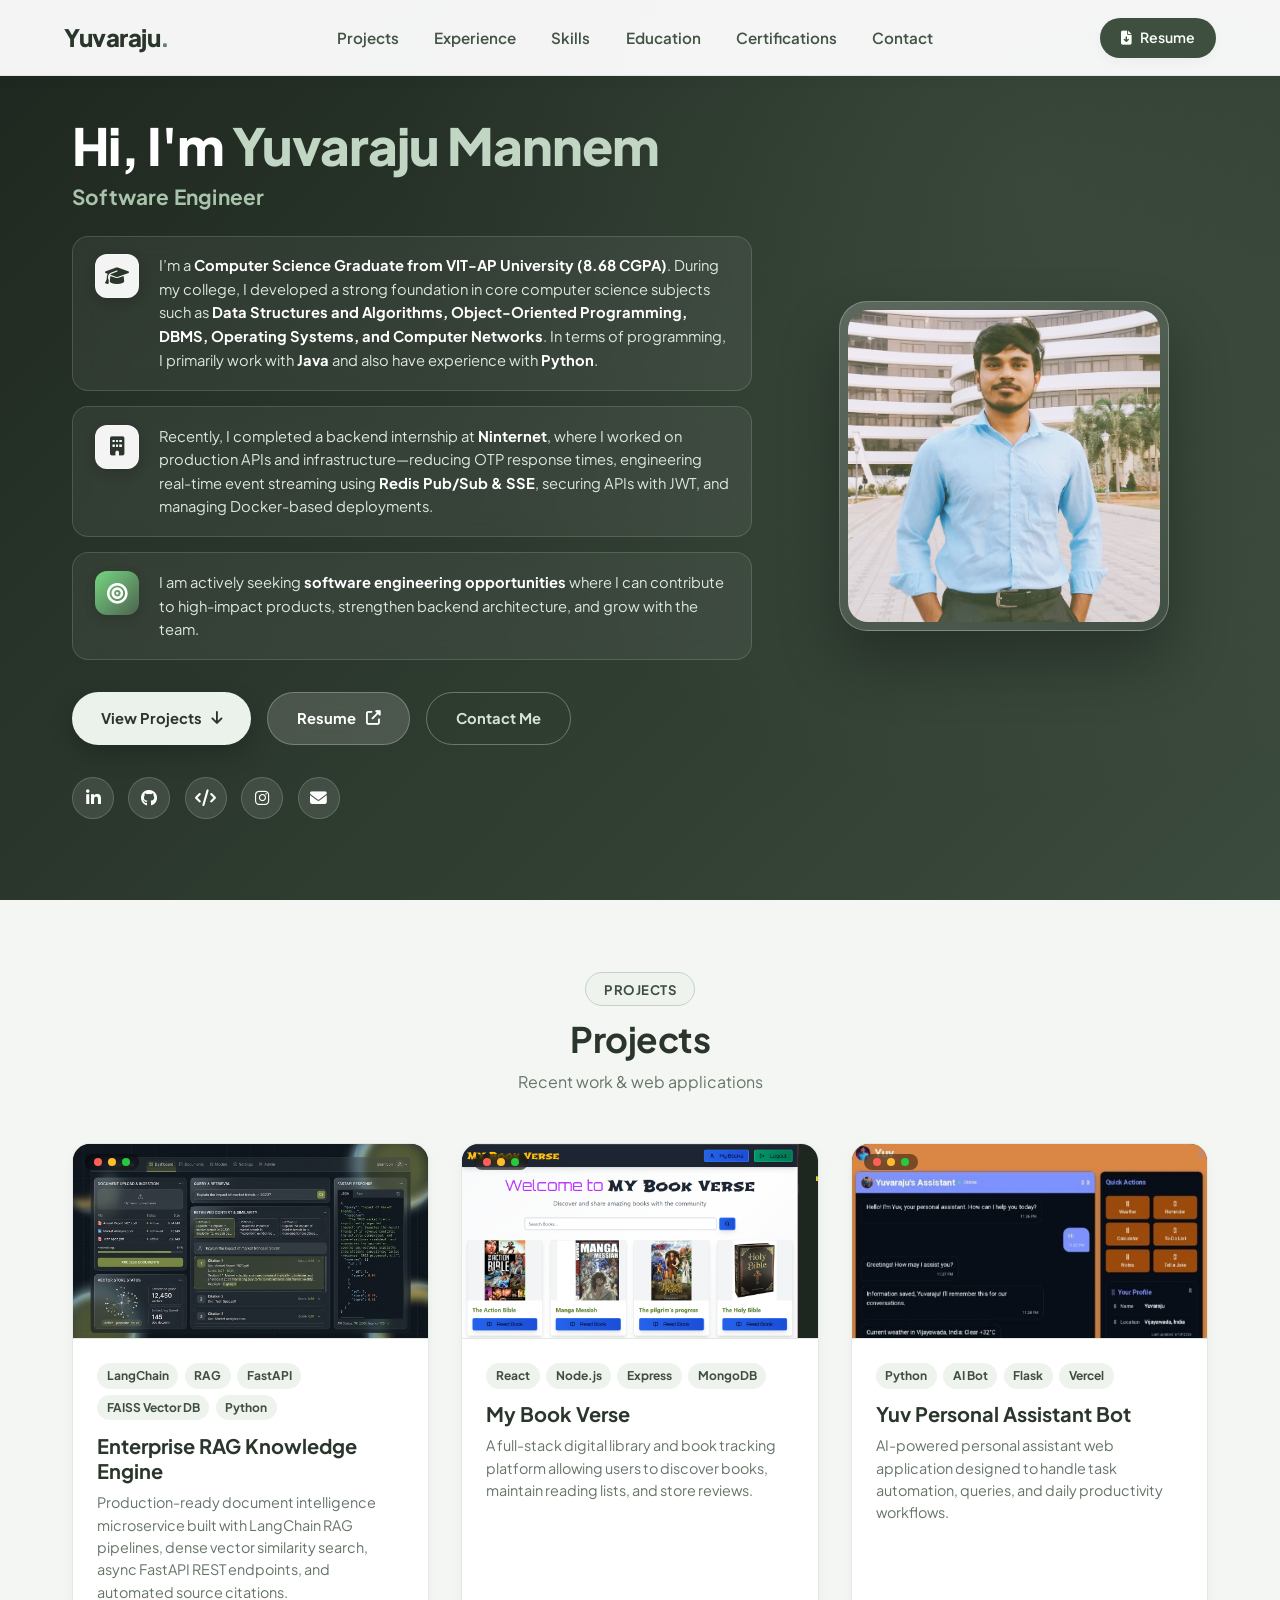
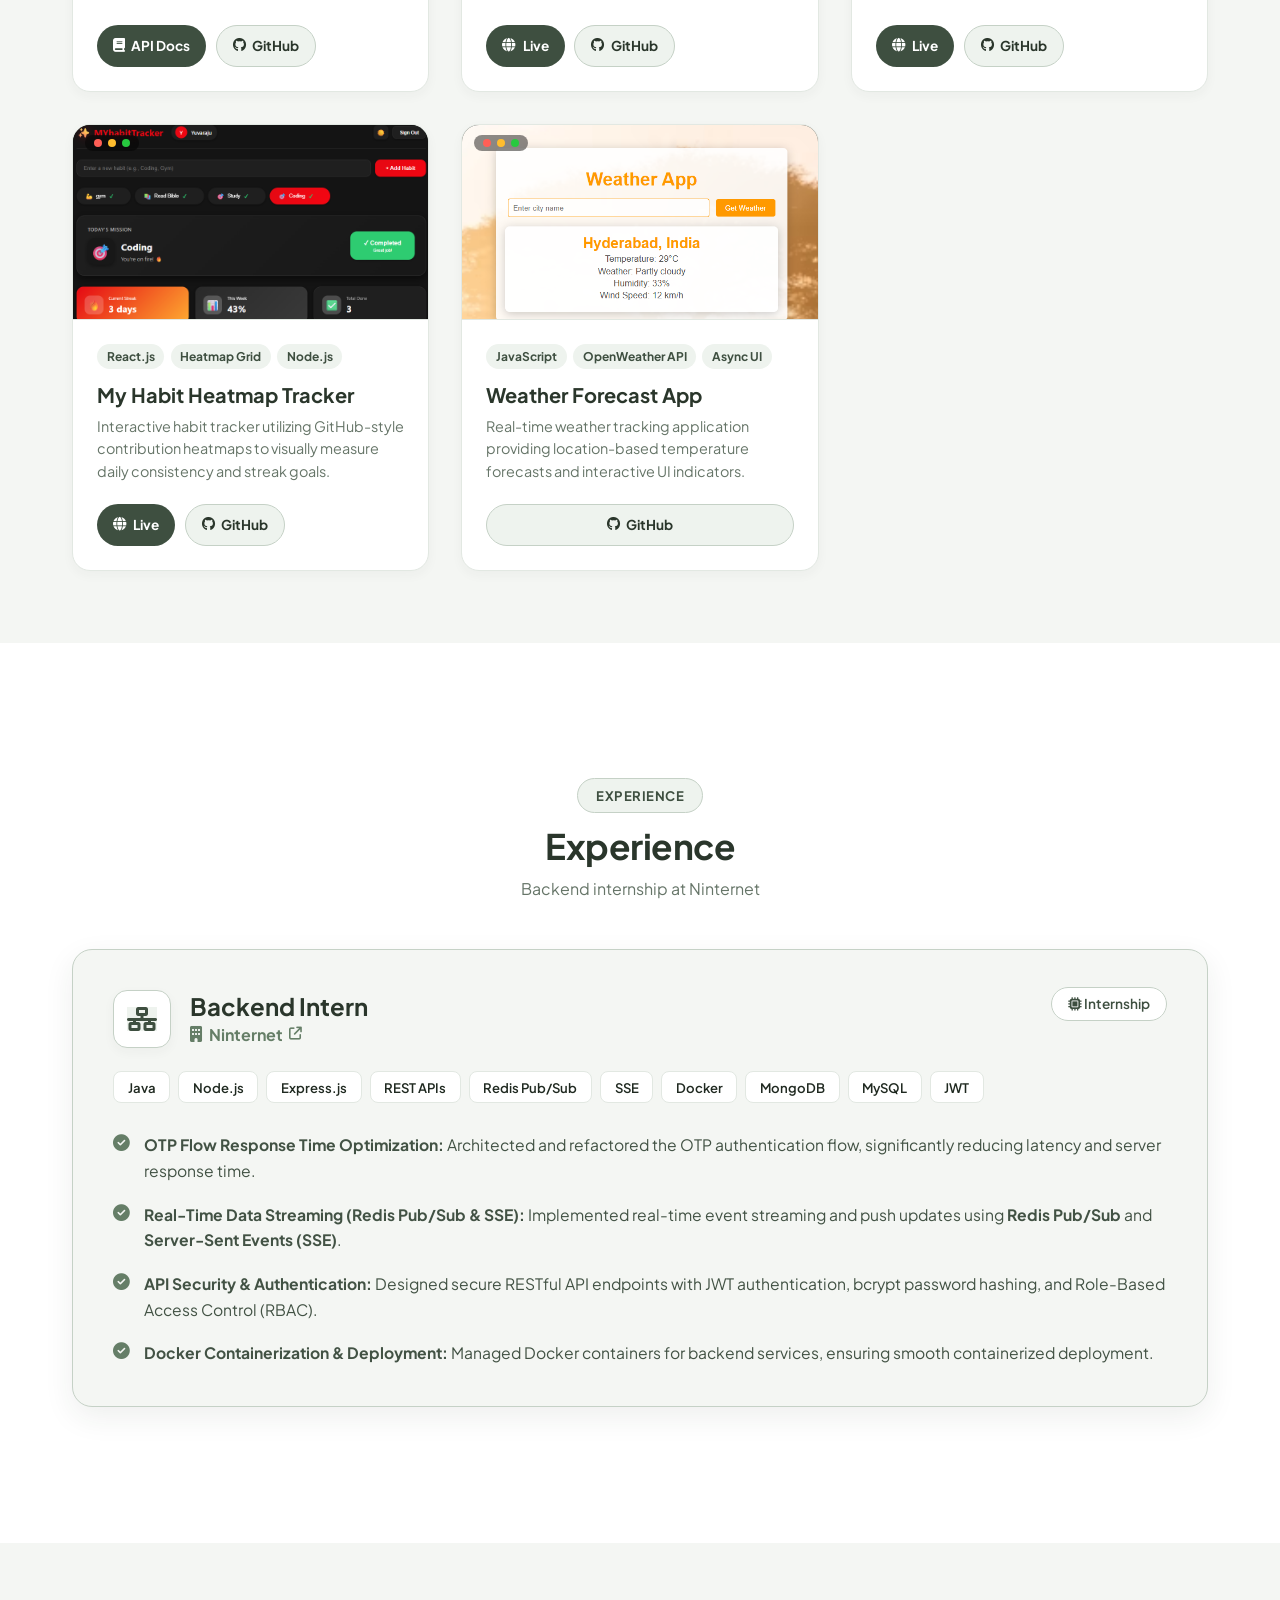
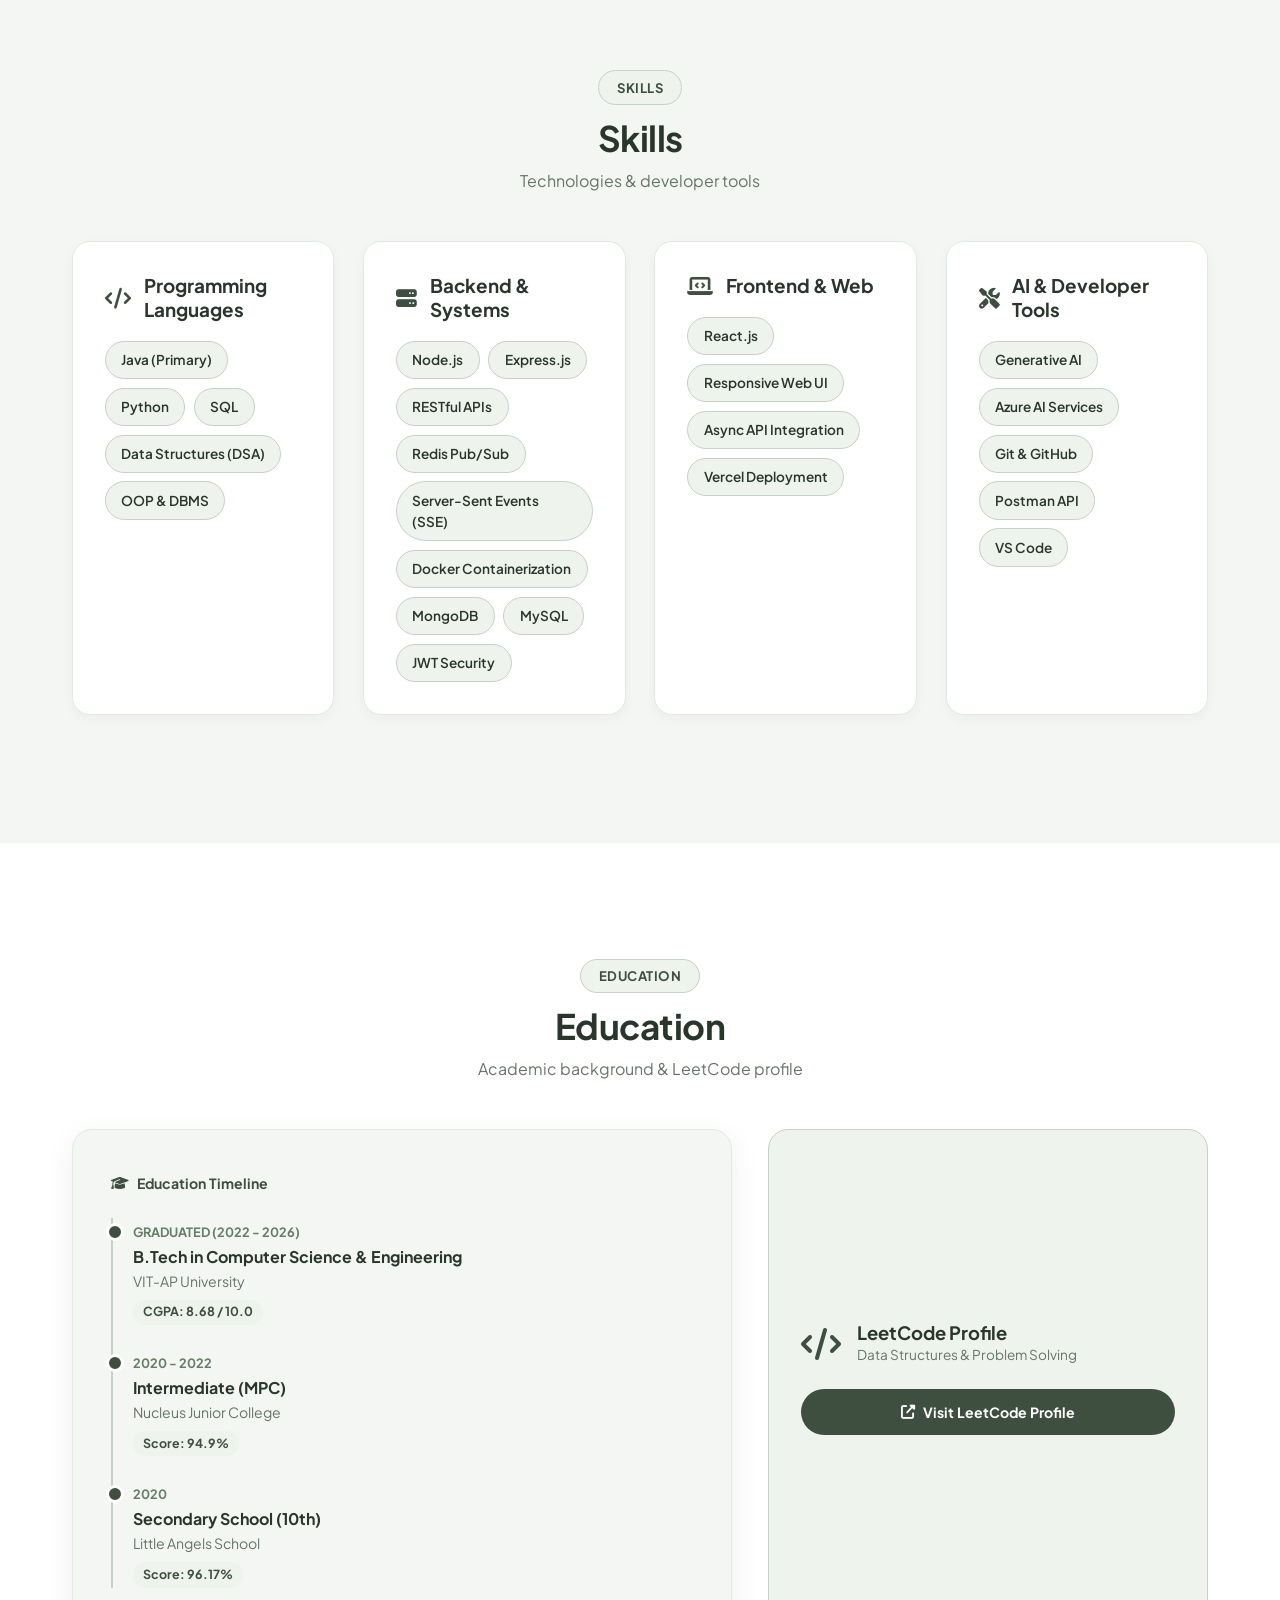
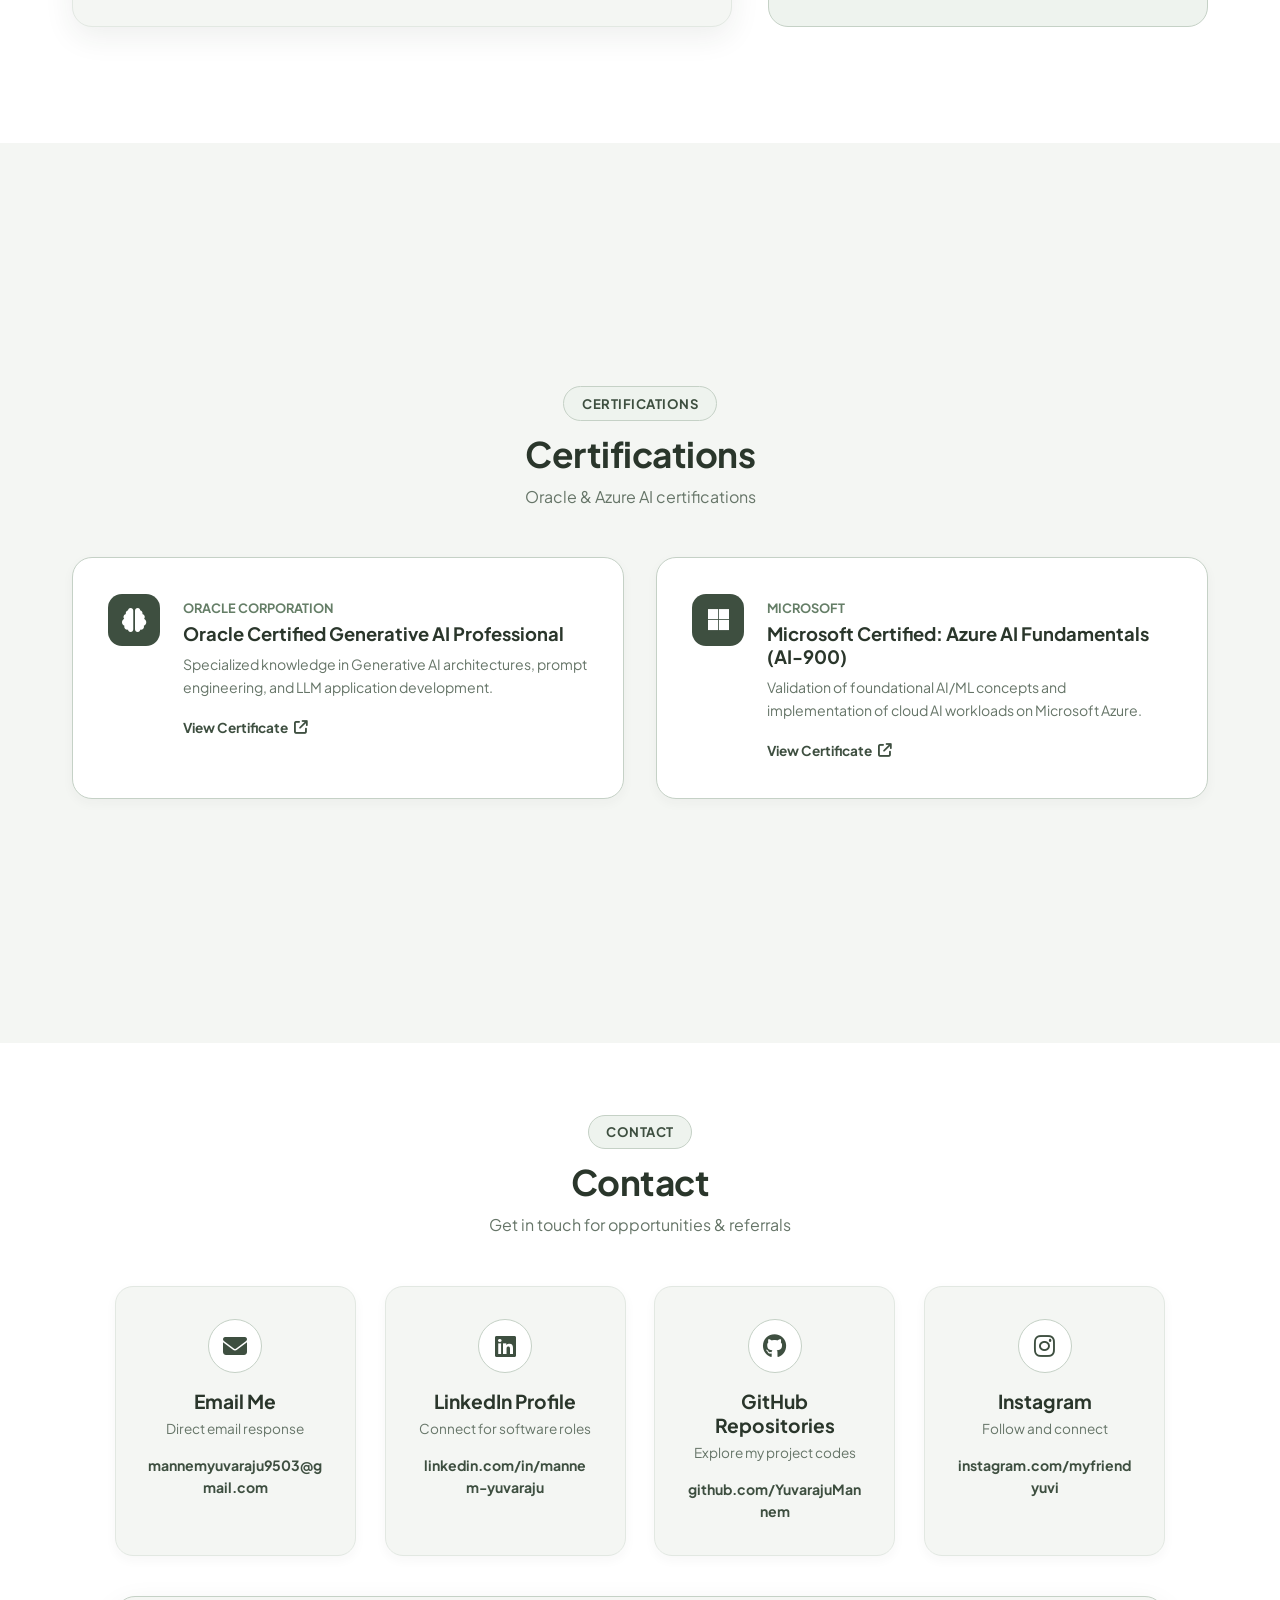
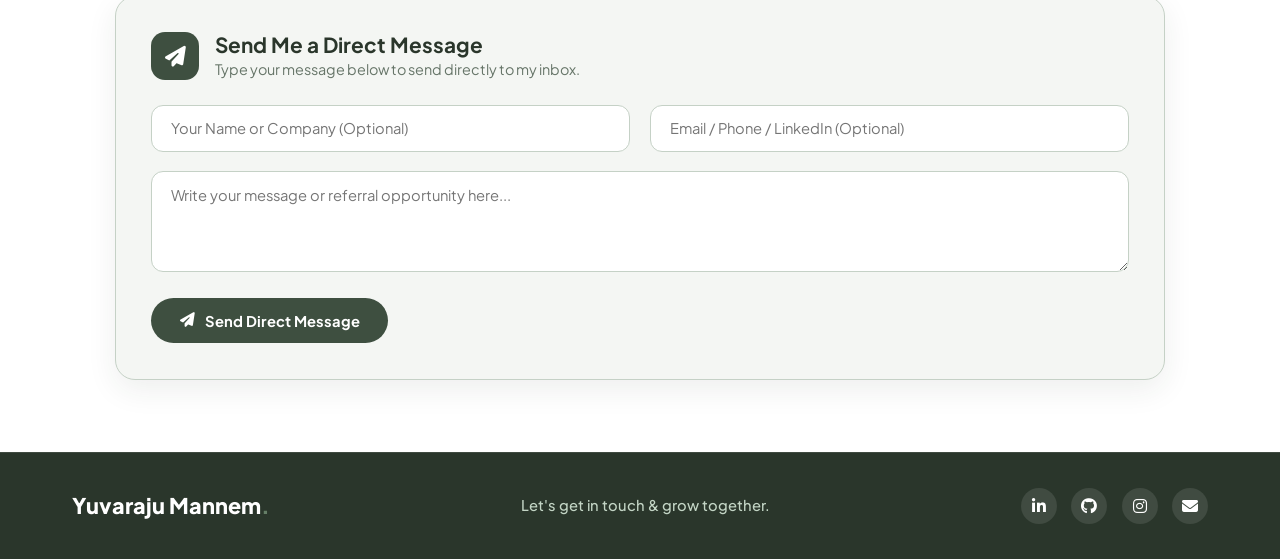
==== commit 03393613: "Add flagship Enterprise RAG FastAPI project to portfolio grid" ====
--- a/Yuvaraju_Portfolio-main/index.html
+++ b/Yuvaraju_Portfolio-main/index.html
@@ -171,6 +171,37 @@
         </div>
 
         <div class="projects-grid">
+          <!-- Project 1: Enterprise RAG FastAPI (Flagship AI/ML) -->
+          <div class="project-card">
+            <div class="project-image">
+              <div class="browser-dots">
+                <span class="dot red"></span>
+                <span class="dot yellow"></span>
+                <span class="dot green"></span>
+              </div>
+              <img src="./assets/project-rag.png" alt="Enterprise RAG FastAPI AI Engine Interface" />
+            </div>
+            <div class="project-info">
+              <div class="project-tags">
+                <span>LangChain</span>
+                <span>RAG</span>
+                <span>FastAPI</span>
+                <span>FAISS Vector DB</span>
+                <span>Python</span>
+              </div>
+              <h3>Enterprise RAG Knowledge Engine</h3>
+              <p>Production-ready document intelligence microservice built with LangChain RAG pipelines, dense vector similarity search, async FastAPI REST endpoints, and automated source citations.</p>
+              
+              <div class="project-action-buttons">
+                <a href="https://github.com/YuvarajuMannem/Enterprise-RAG-FastAPI" target="_blank" class="btn-card-primary">
+                  <i class="fa-solid fa-book"></i> API Docs
+                </a>
+                <a href="https://github.com/YuvarajuMannem/Enterprise-RAG-FastAPI" target="_blank" class="btn-card-secondary">
+                  <i class="fa-brands fa-github"></i> GitHub
+                </a>
+              </div>
+            </div>
+          </div>
           <!-- Project 1 -->
           <div class="project-card">
             <div class="project-image">
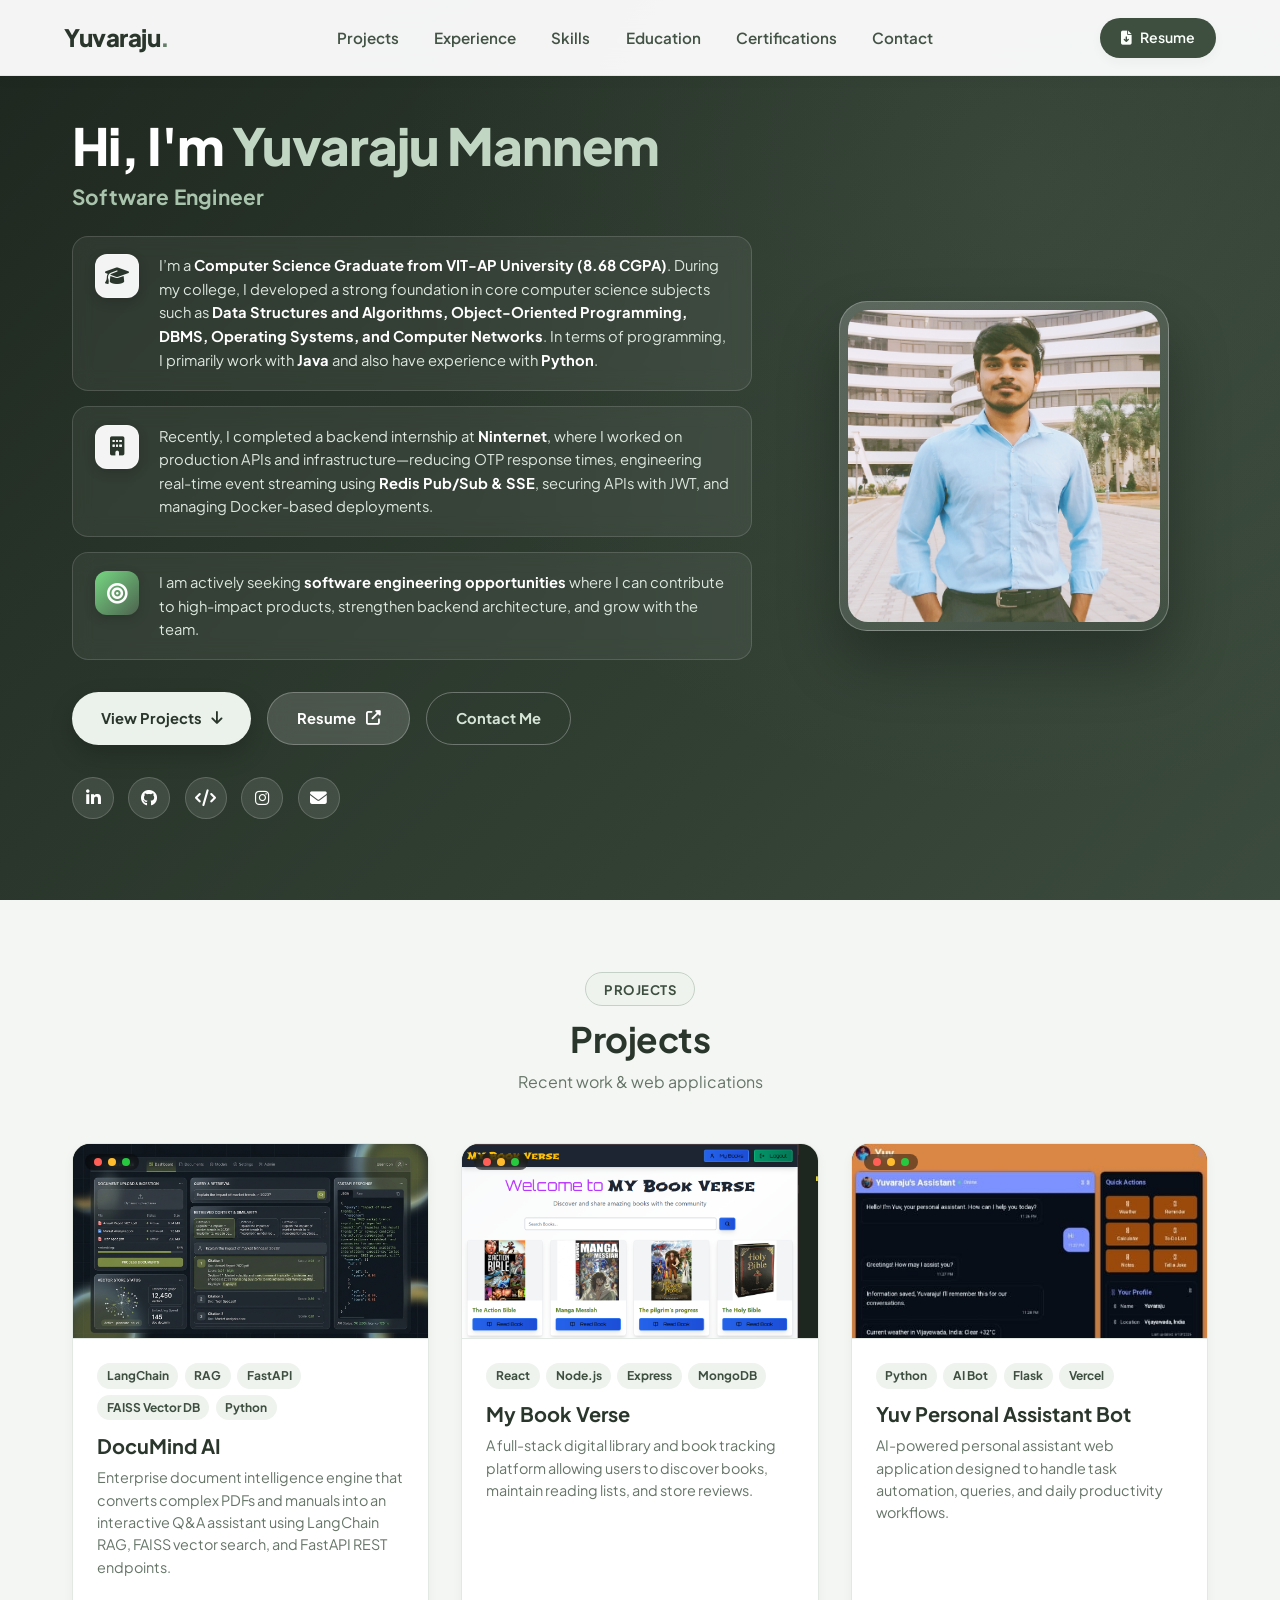
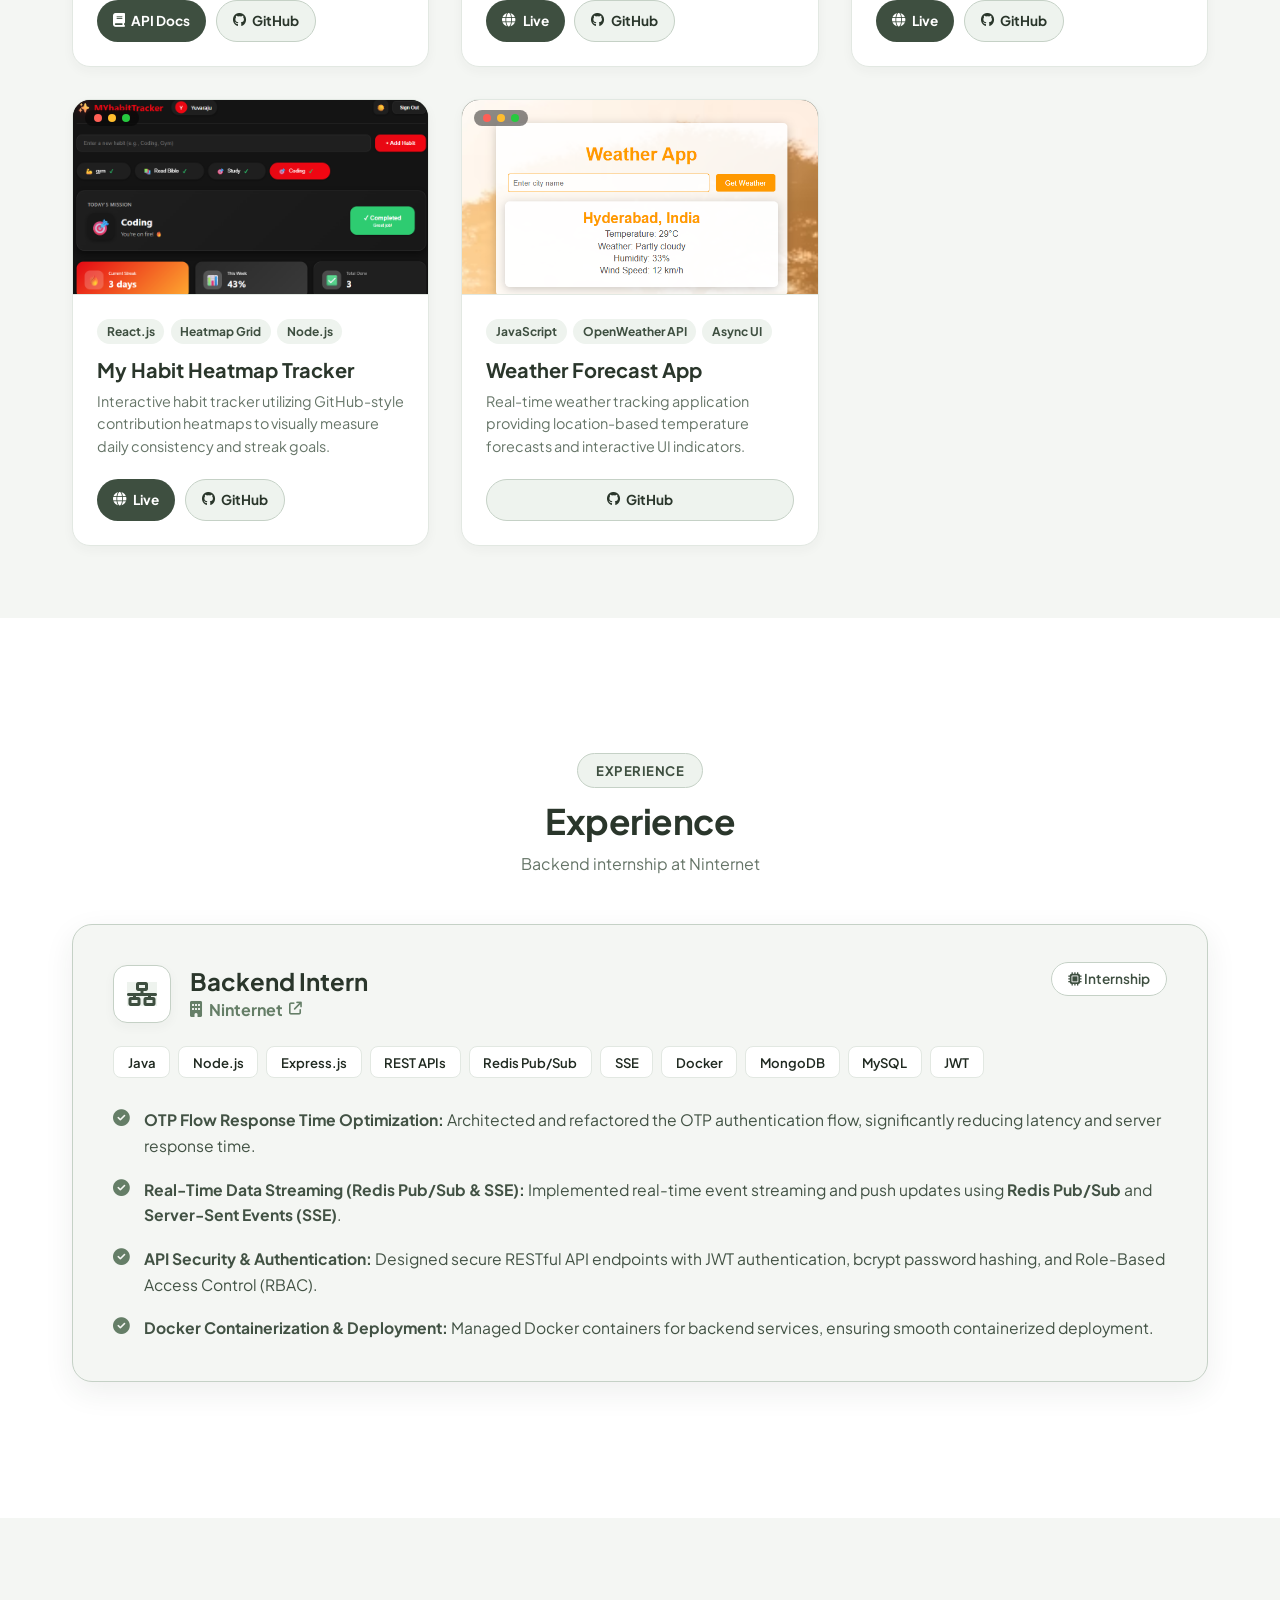
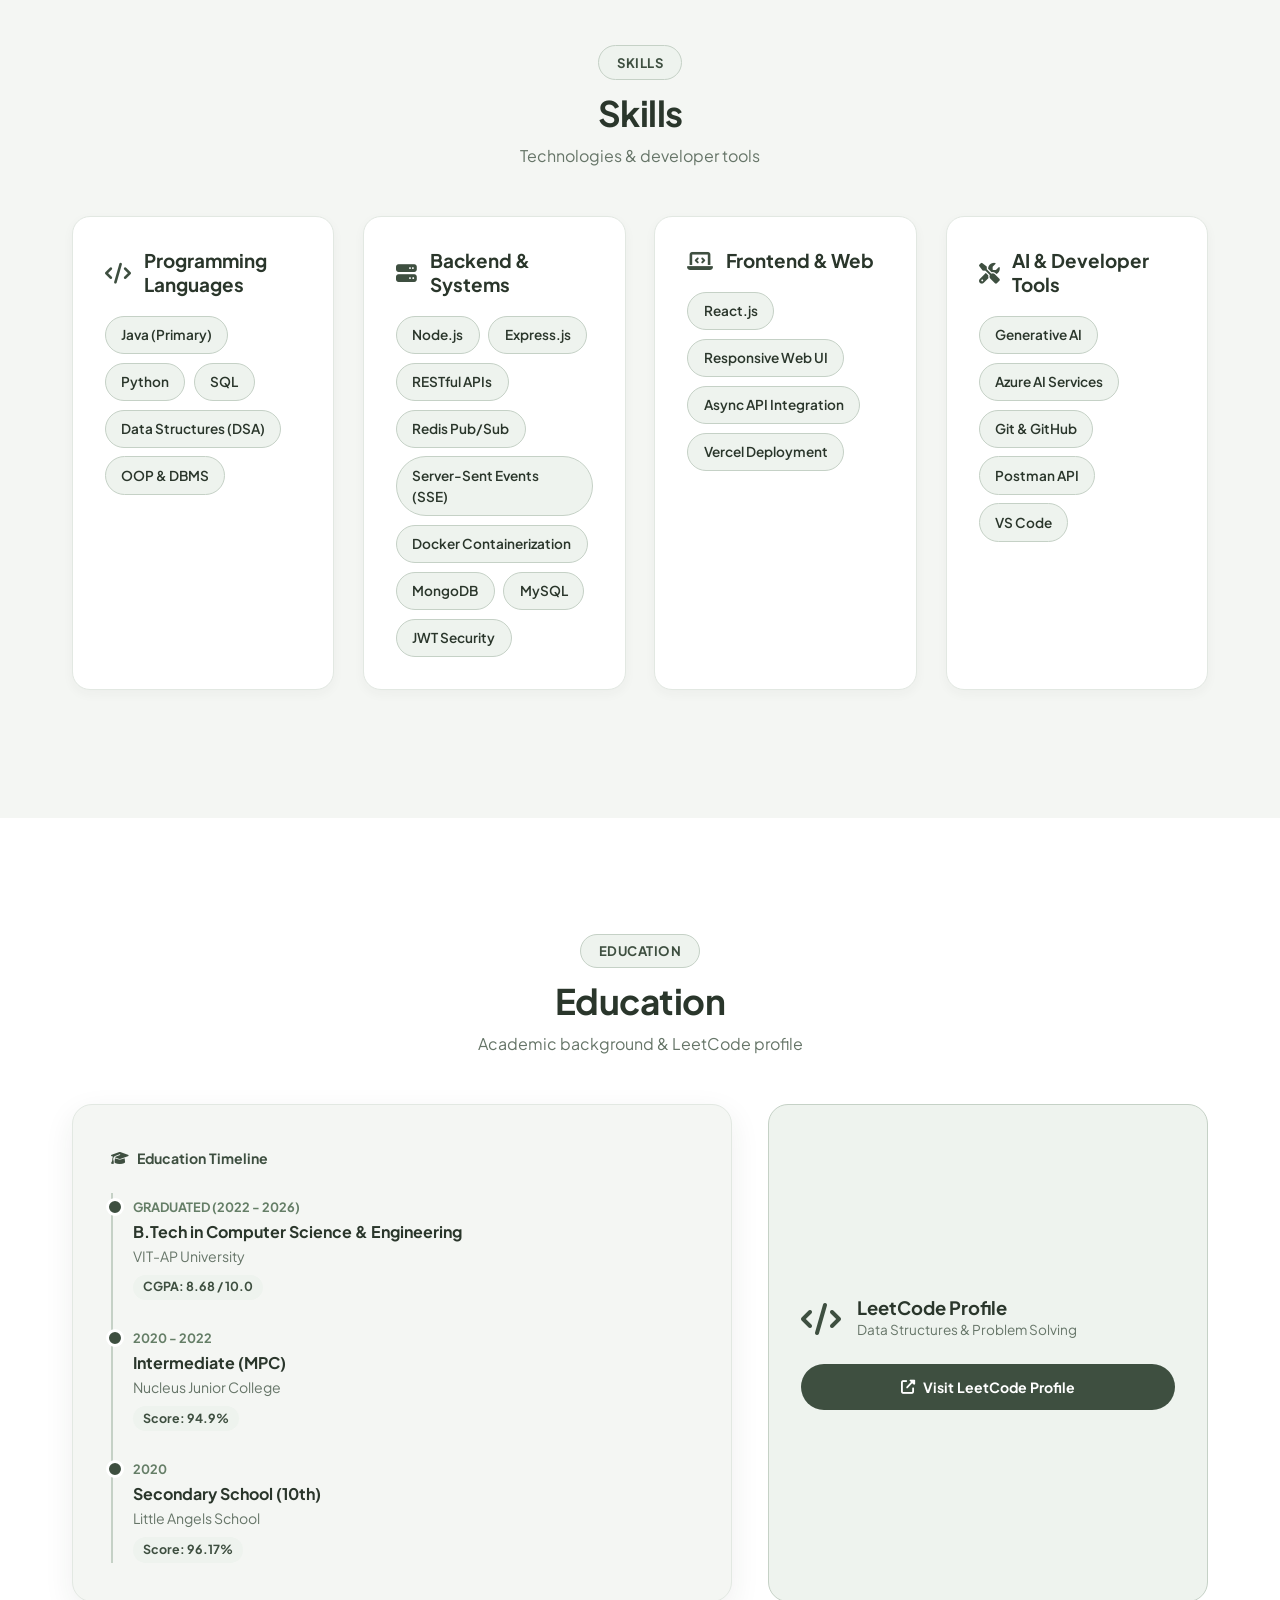
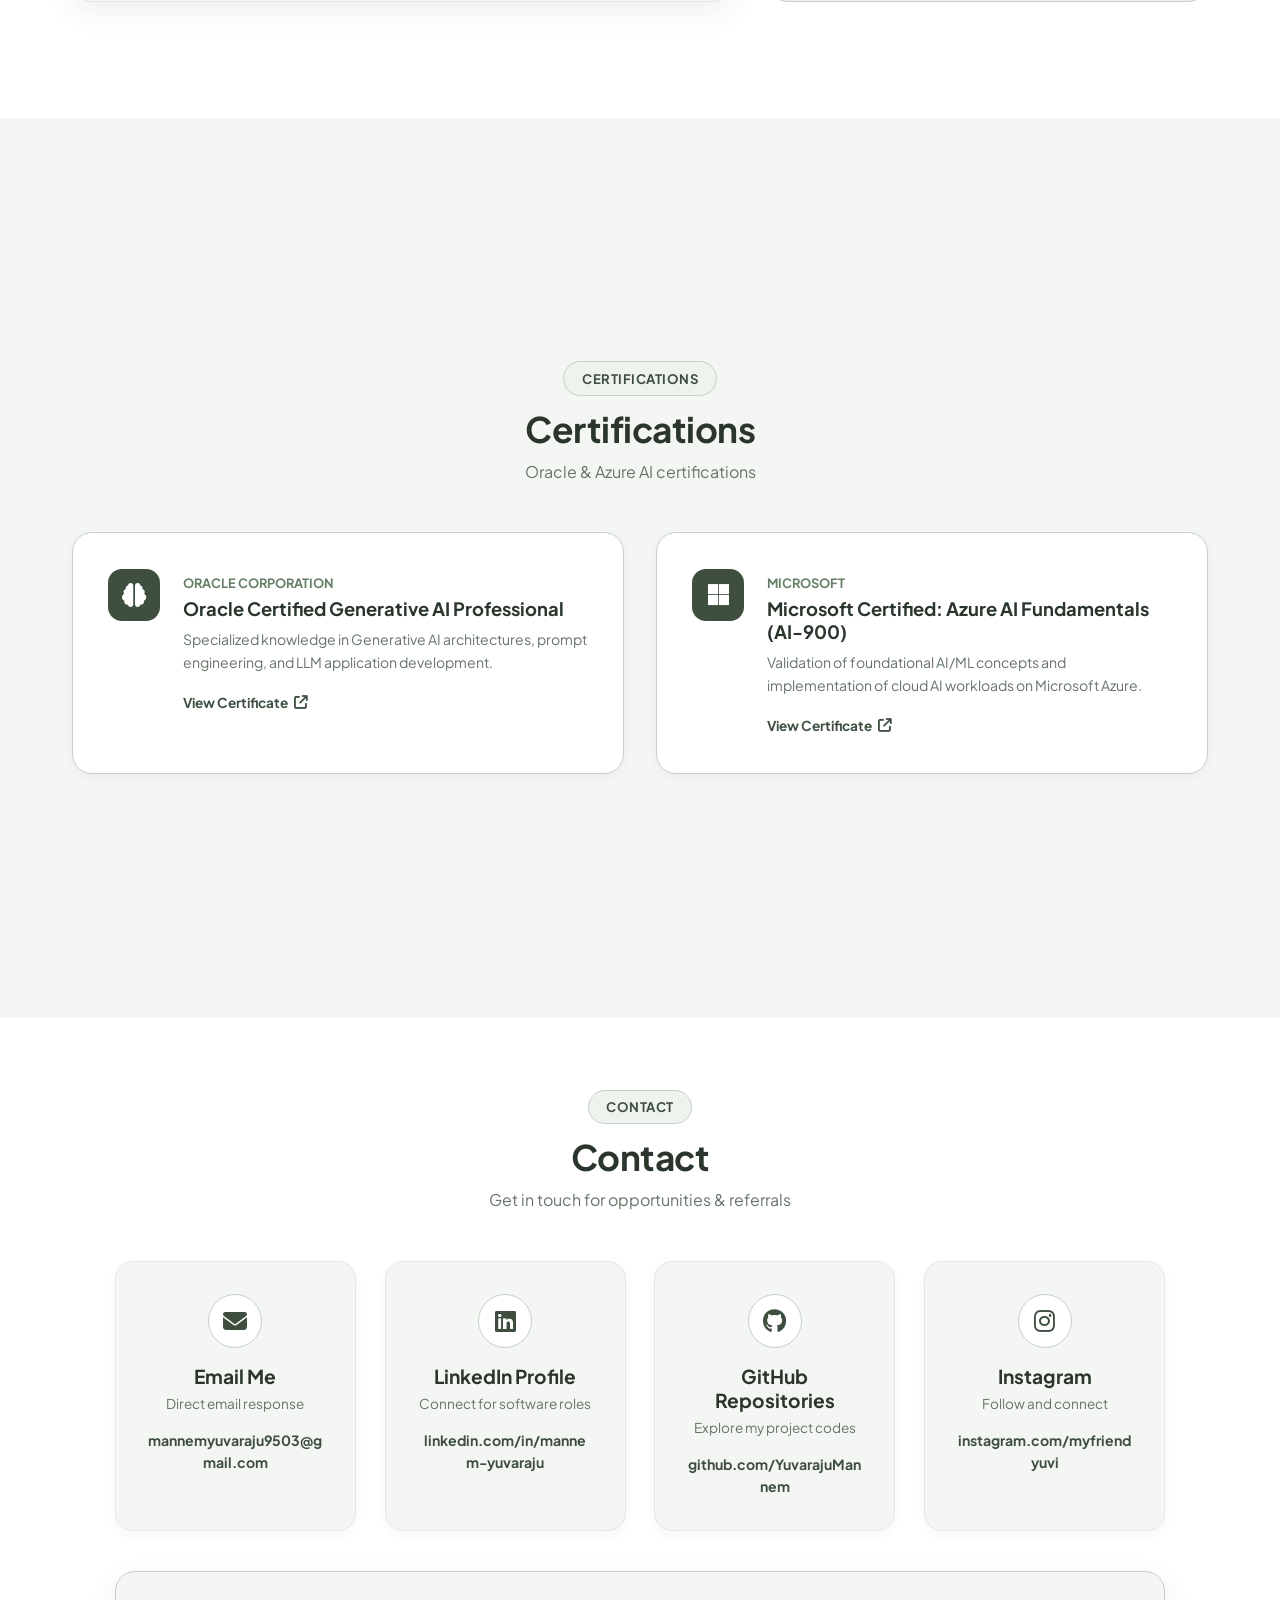
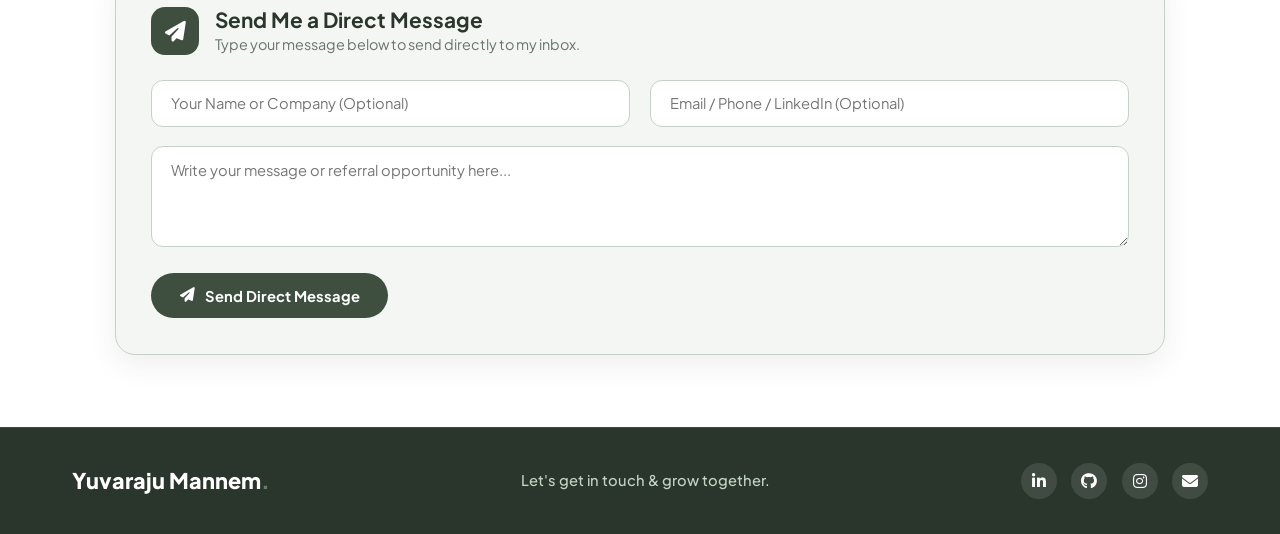
==== commit 9eb945c4: "Update project title to DocuMind AI" ====
--- a/Yuvaraju_Portfolio-main/index.html
+++ b/Yuvaraju_Portfolio-main/index.html
@@ -189,8 +189,8 @@
                 <span>FAISS Vector DB</span>
                 <span>Python</span>
               </div>
-              <h3>Enterprise RAG Knowledge Engine</h3>
-              <p>Production-ready document intelligence microservice built with LangChain RAG pipelines, dense vector similarity search, async FastAPI REST endpoints, and automated source citations.</p>
+              <h3>DocuMind AI</h3>
+              <p>Enterprise document intelligence engine that converts complex PDFs and manuals into an interactive Q&A assistant using LangChain RAG, FAISS vector search, and FastAPI REST endpoints.</p>
               
               <div class="project-action-buttons">
                 <a href="https://github.com/YuvarajuMannem/Enterprise-RAG-FastAPI" target="_blank" class="btn-card-primary">
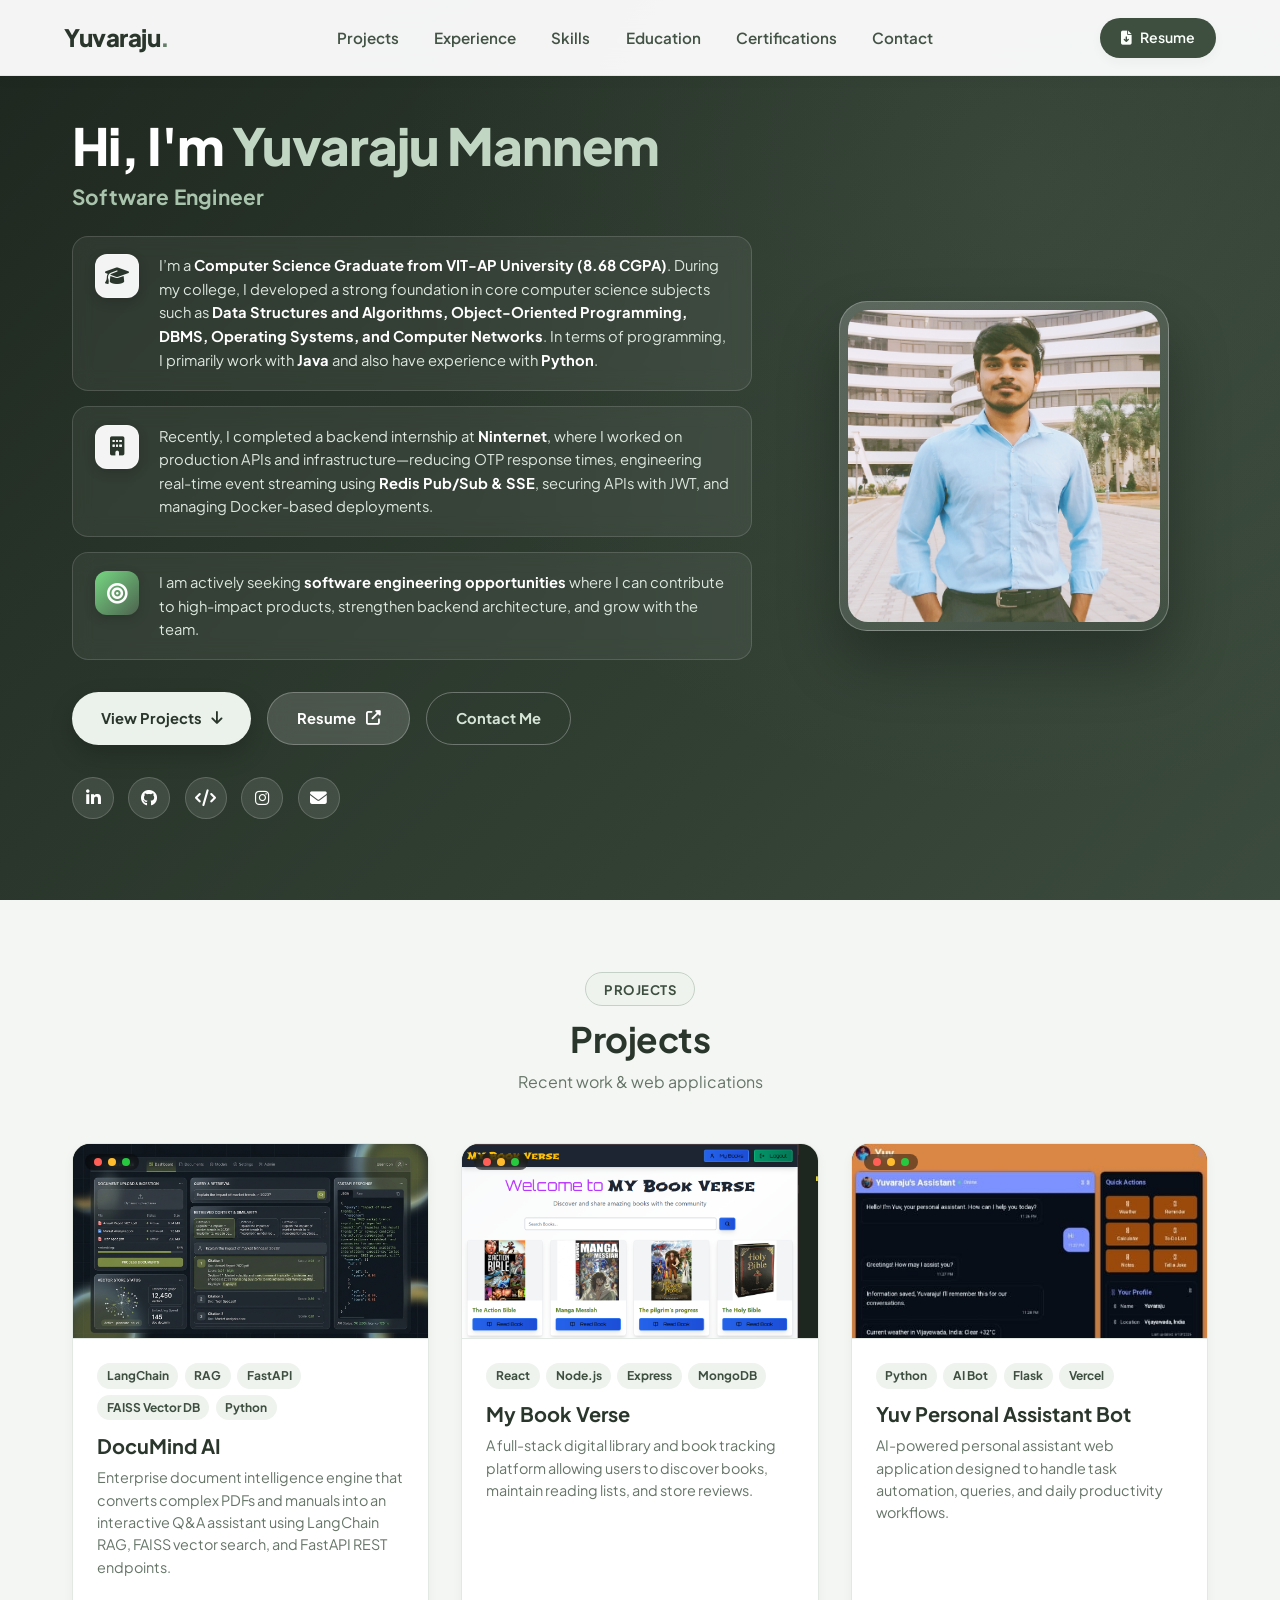
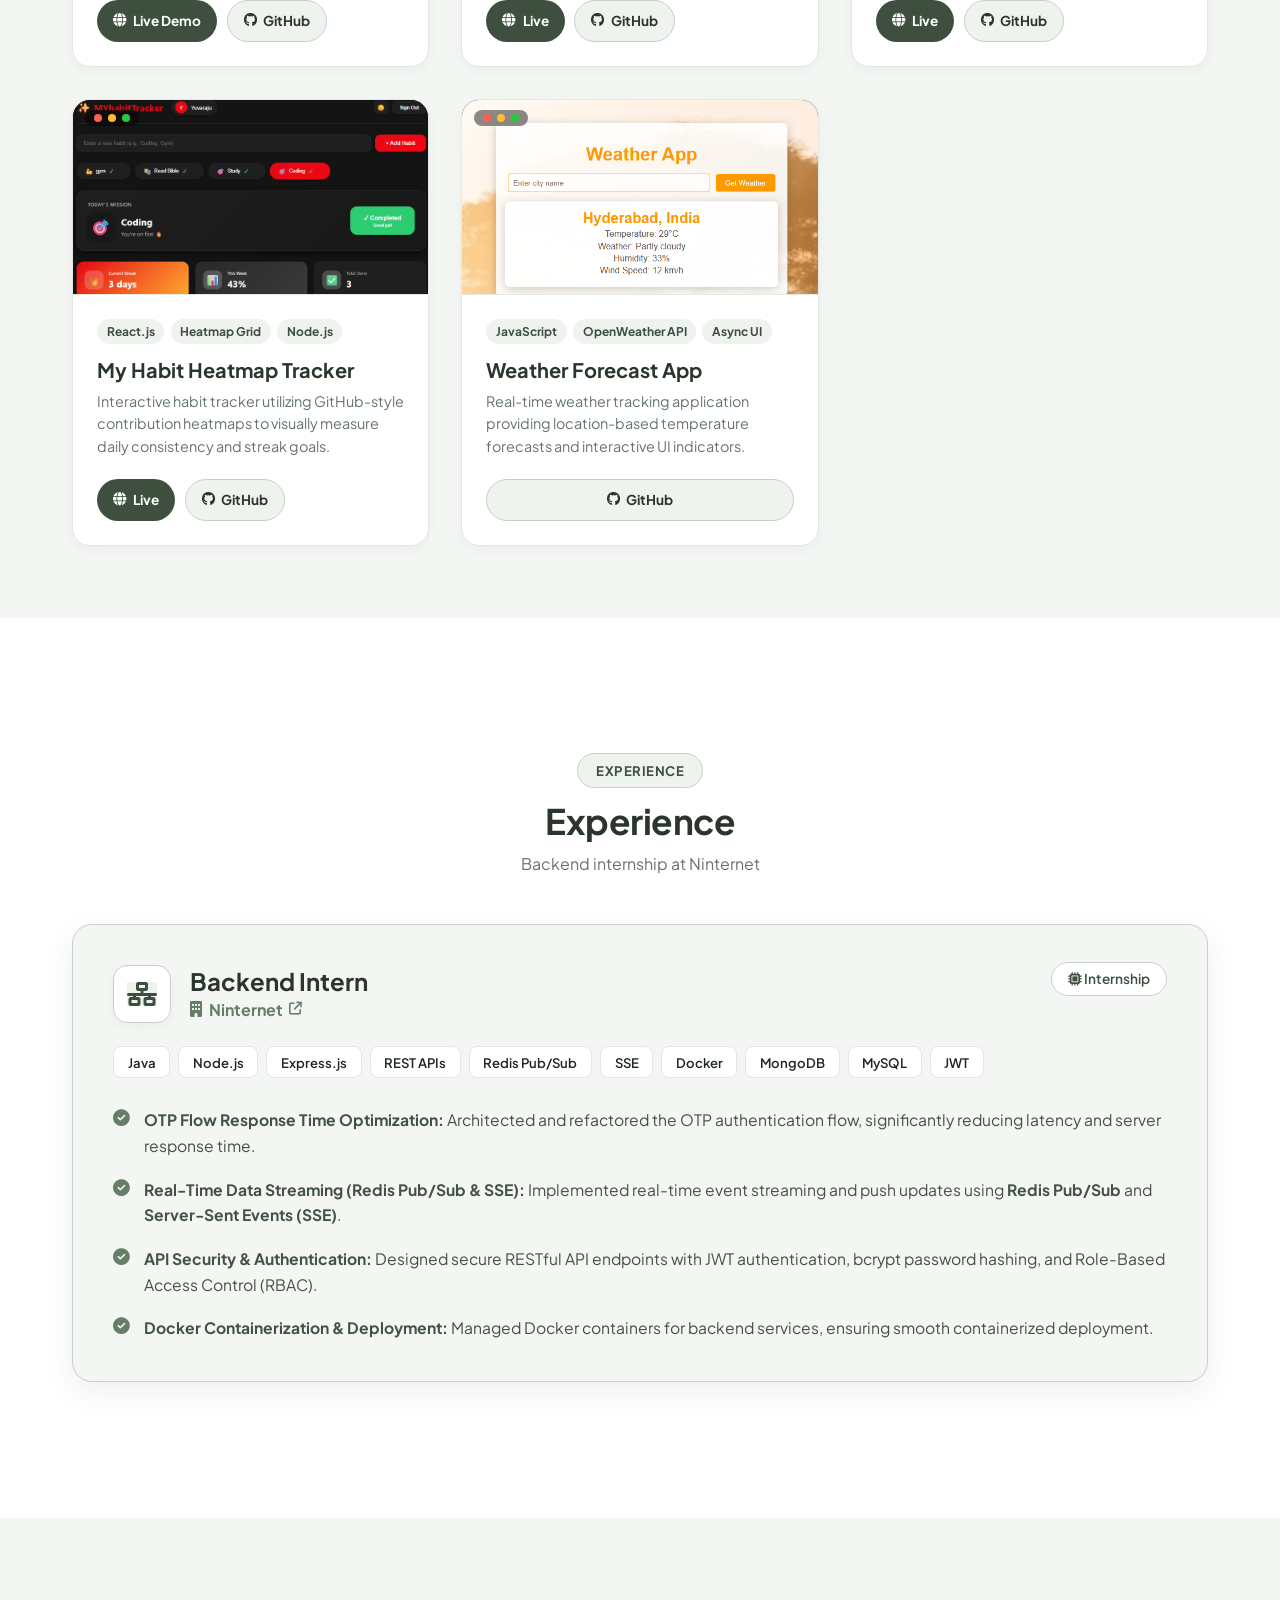
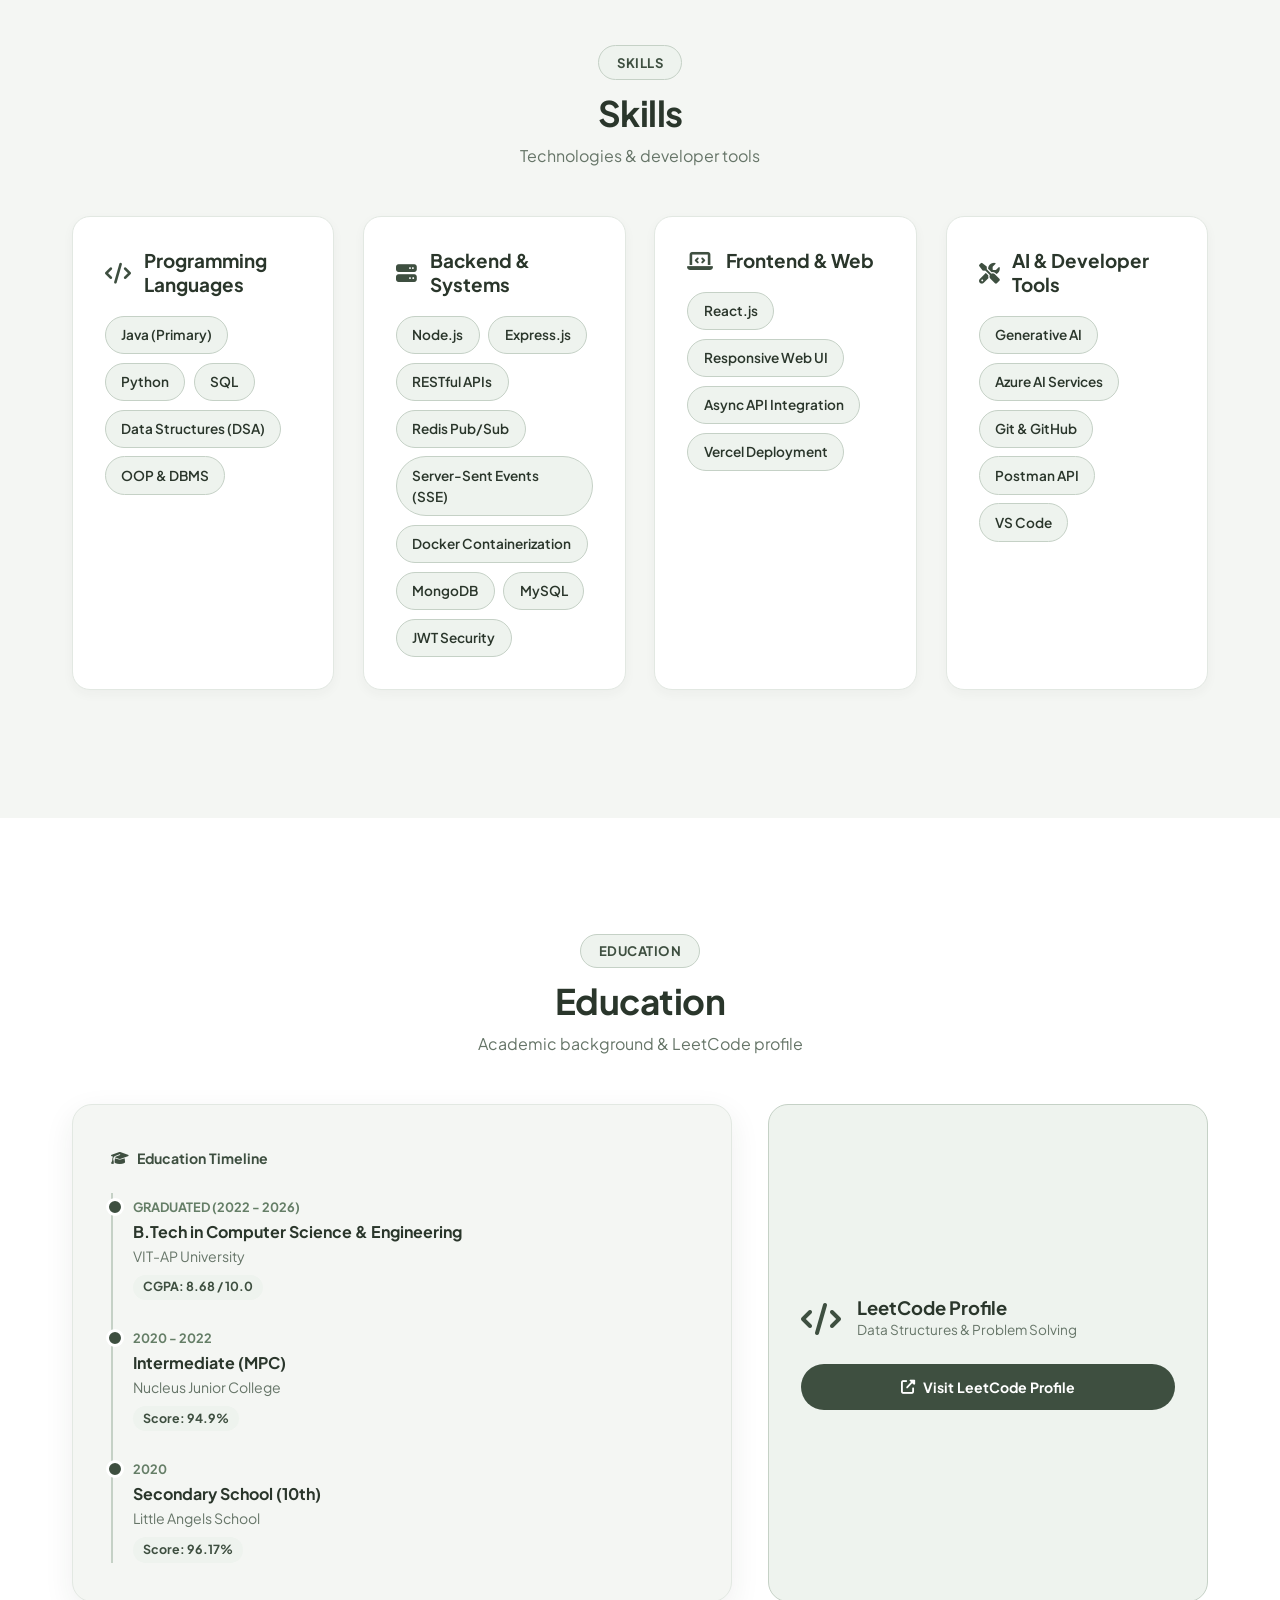
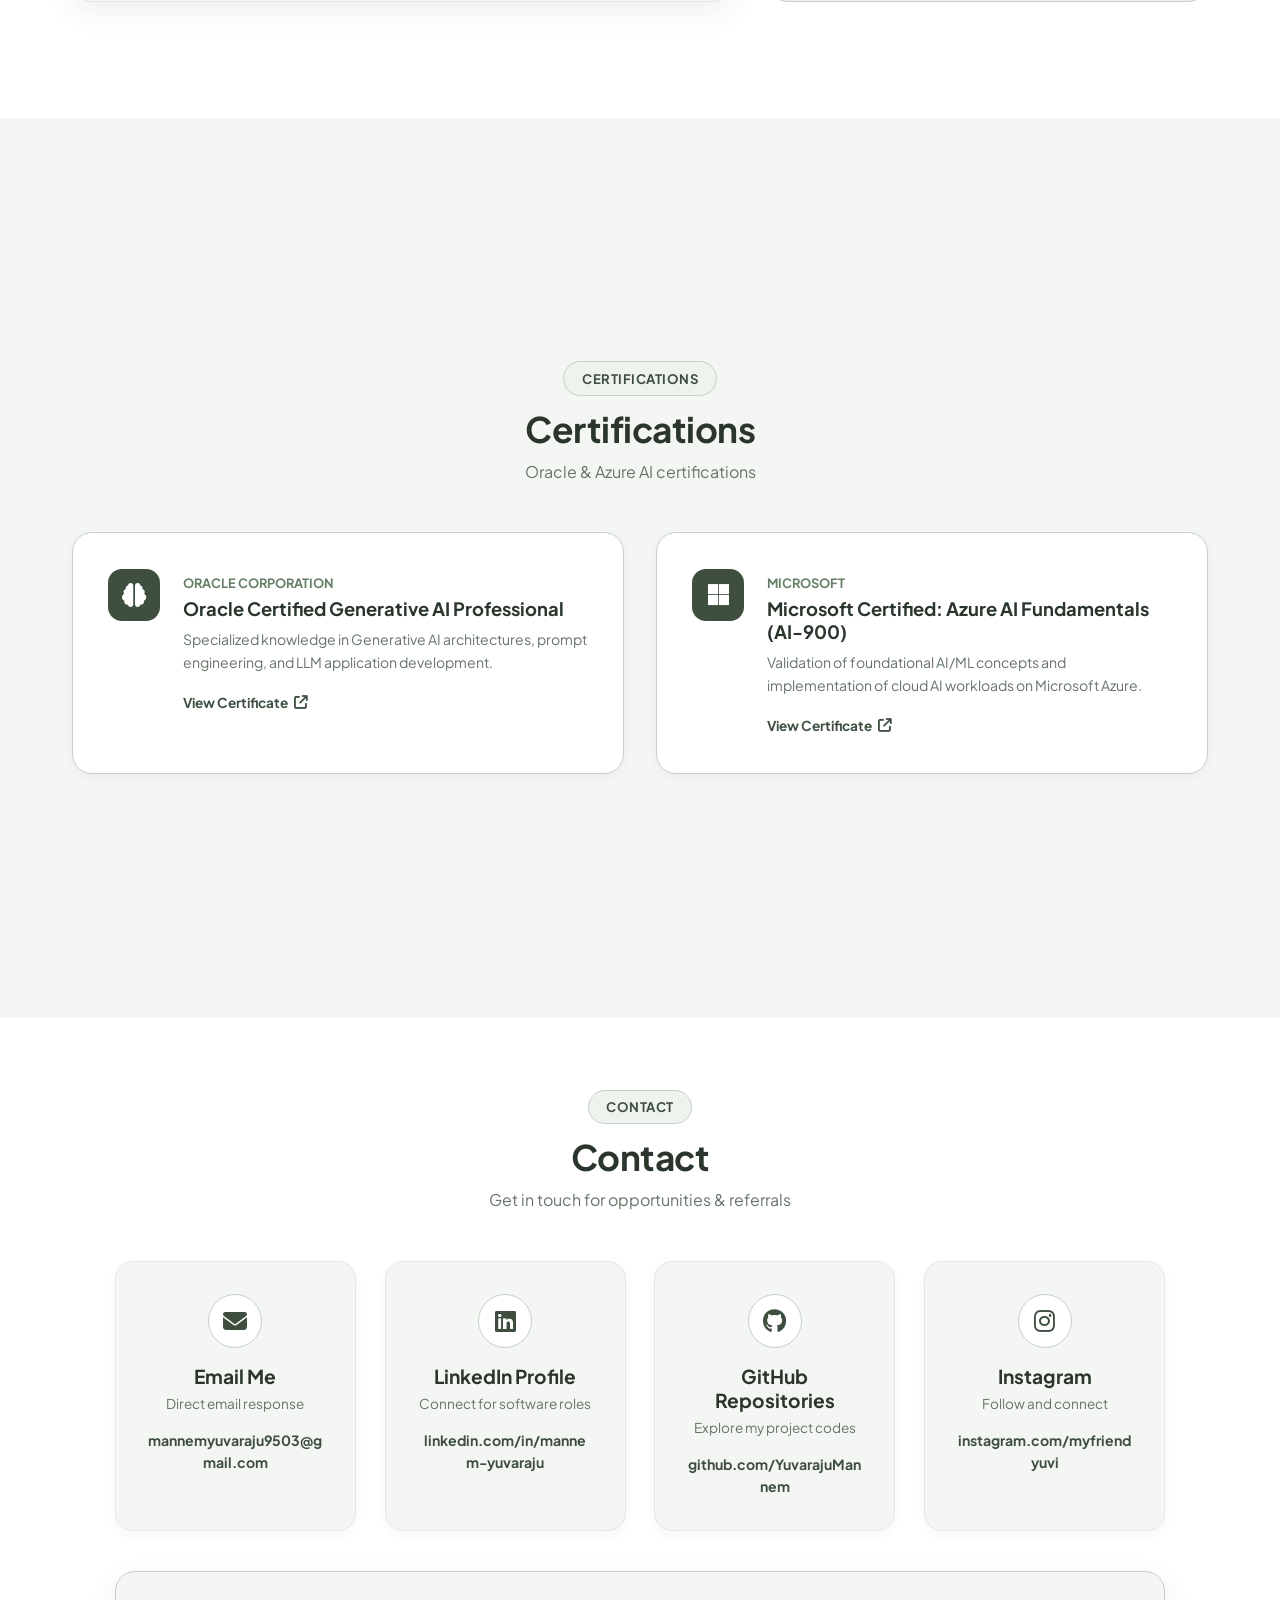
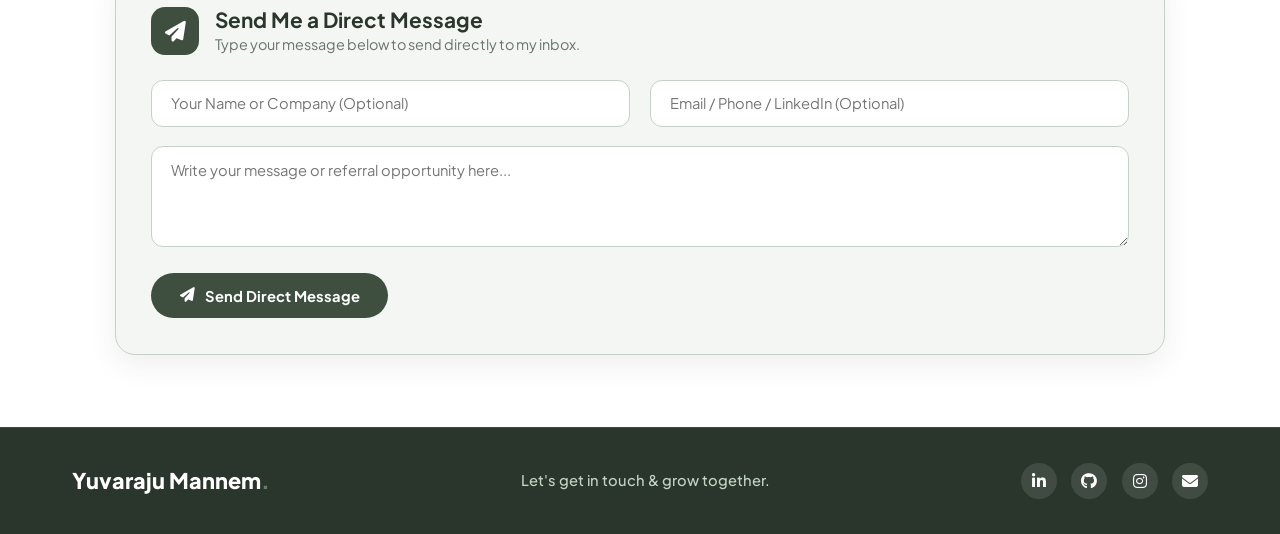
==== commit 551a09d4: "Link live Render URL https://documind-ai-5eod.onrender.com/ on portfolio project card" ====
--- a/Yuvaraju_Portfolio-main/index.html
+++ b/Yuvaraju_Portfolio-main/index.html
@@ -193,10 +193,10 @@
               <p>Enterprise document intelligence engine that converts complex PDFs and manuals into an interactive Q&A assistant using LangChain RAG, FAISS vector search, and FastAPI REST endpoints.</p>
               
               <div class="project-action-buttons">
-                <a href="https://github.com/YuvarajuMannem/Enterprise-RAG-FastAPI" target="_blank" class="btn-card-primary">
-                  <i class="fa-solid fa-book"></i> API Docs
-                </a>
-                <a href="https://github.com/YuvarajuMannem/Enterprise-RAG-FastAPI" target="_blank" class="btn-card-secondary">
+                <a href="https://documind-ai-5eod.onrender.com/" target="_blank" class="btn-card-primary">
+                  <i class="fa-solid fa-globe"></i> Live Demo
+                </a>
+                <a href="https://github.com/YuvarajuMannem/DocuMind-AI" target="_blank" class="btn-card-secondary">
                   <i class="fa-brands fa-github"></i> GitHub
                 </a>
               </div>
